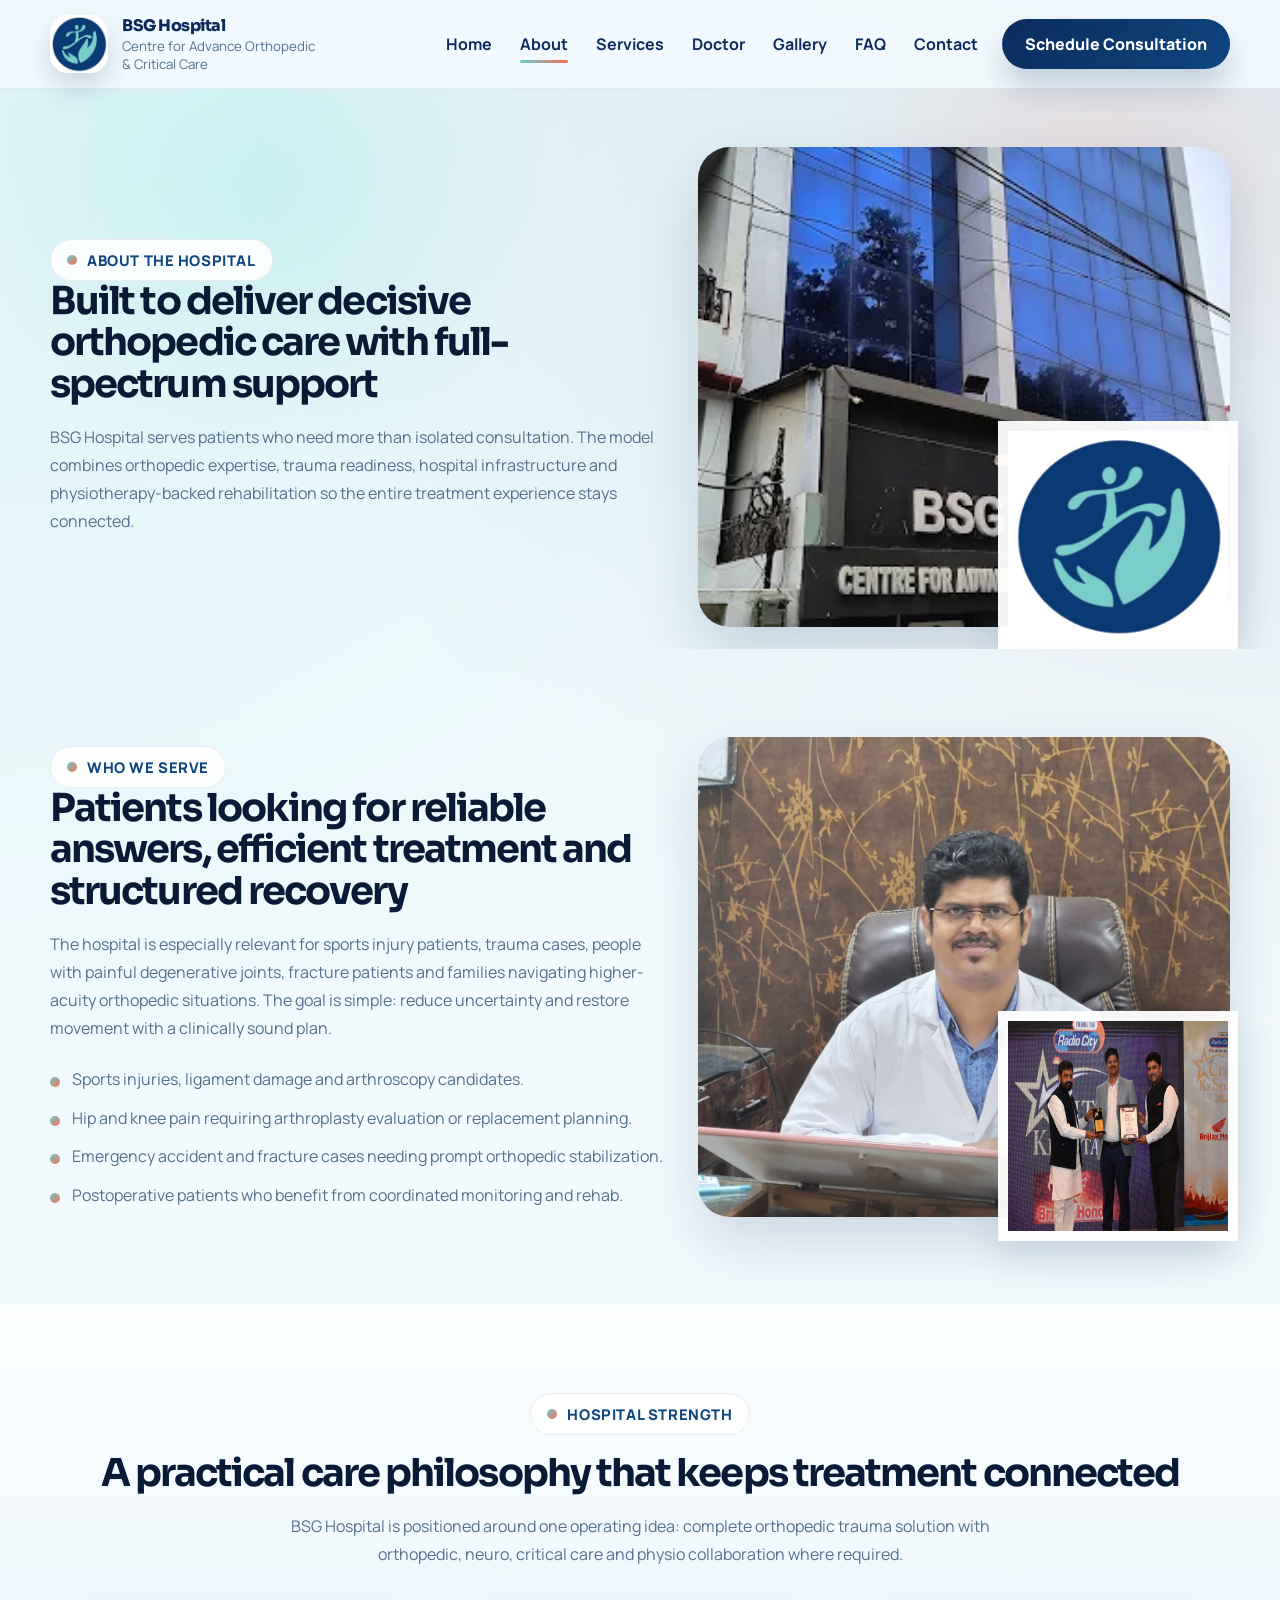
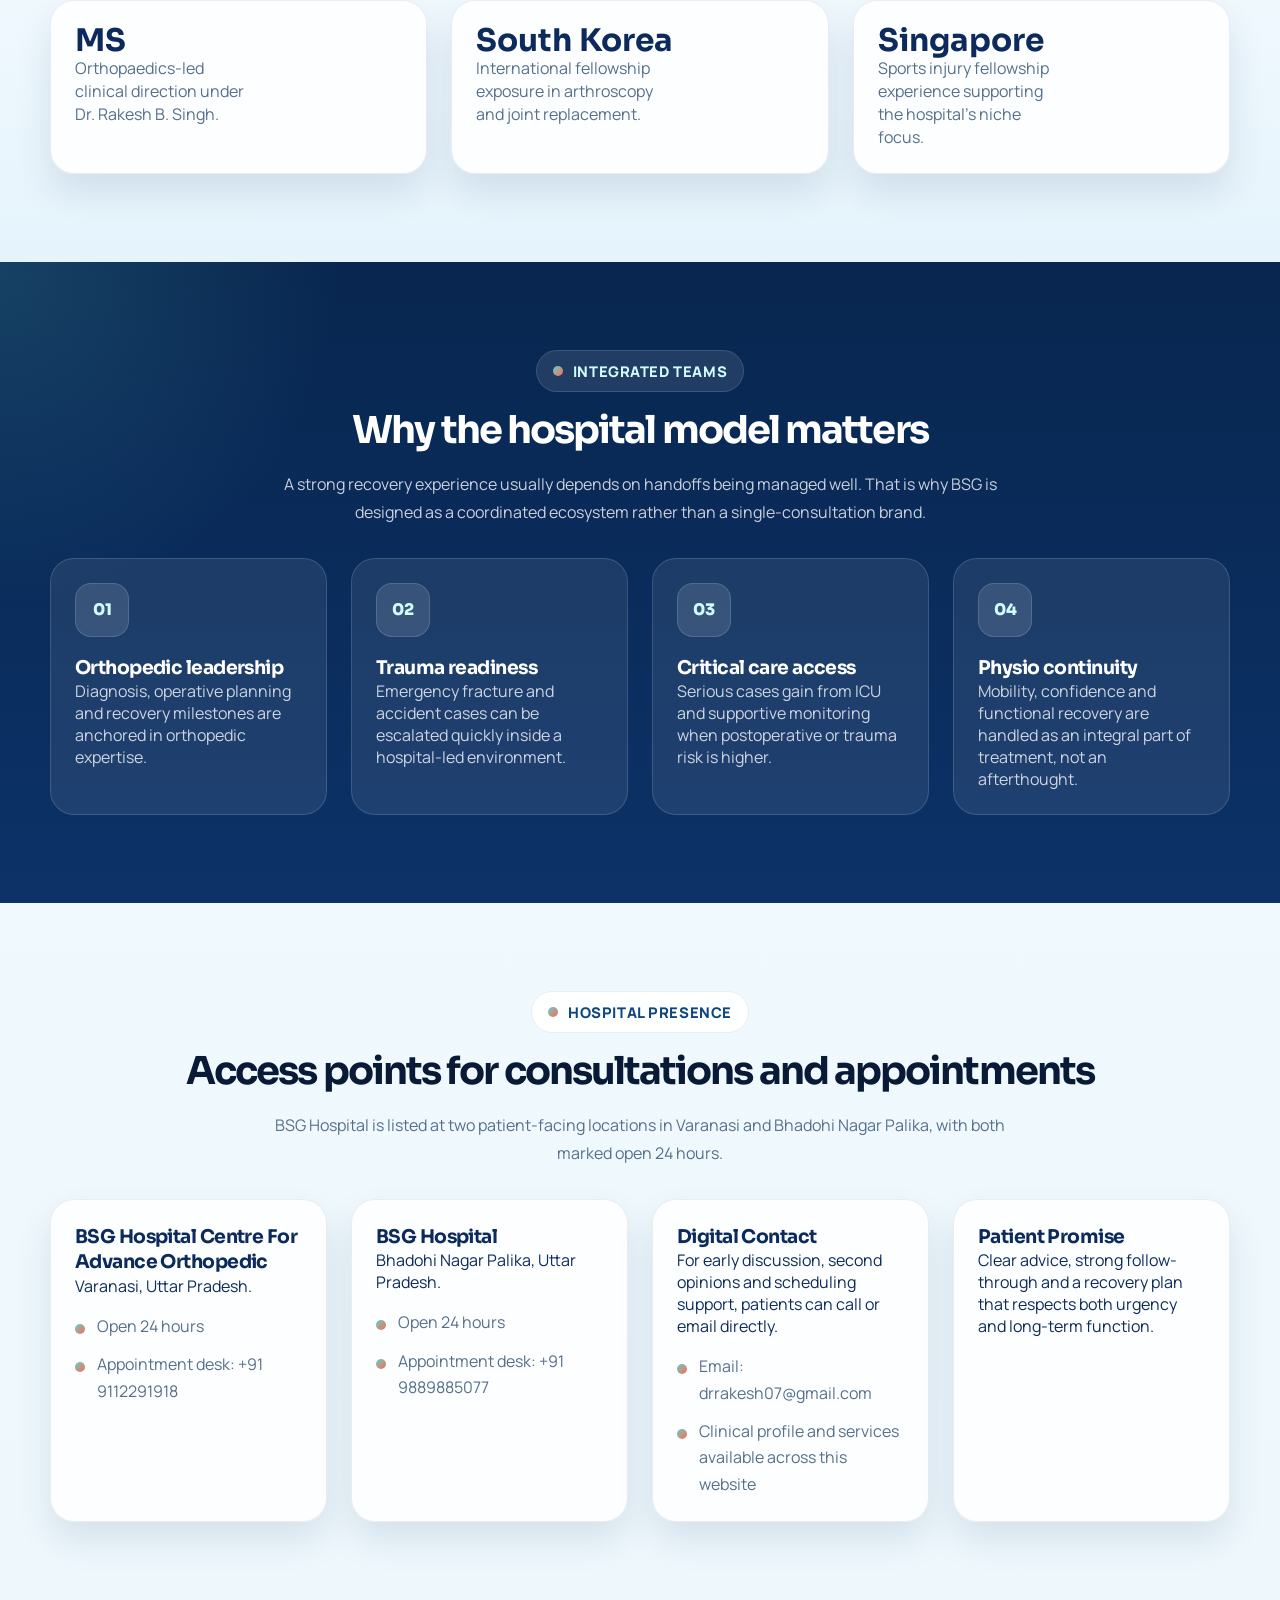
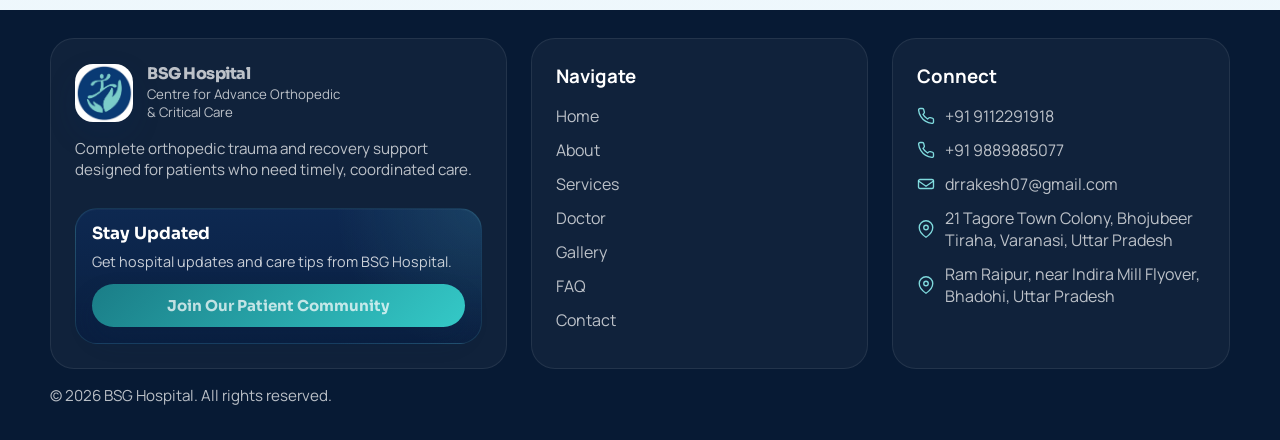
==== about.html @ 3a171273 "initial commit" ====
<!DOCTYPE html>
<html lang="en">
<head>
  <meta charset="UTF-8">
  <meta name="viewport" content="width=device-width, initial-scale=1.0">
  <meta name="description" content="Learn about BSG Hospital, its integrated orthopedic and critical care philosophy, and the care model led by Dr. Rakesh B. Singh.">
  <title>About BSG Hospital</title>
  <link rel="icon" href="assets/img/bsg-local/brand-mark.jpg" type="image/jpeg">
  <link rel="stylesheet" href="assets/css/plugins/fontawesome.css">
  <link rel="stylesheet" href="assets/css/main.css">
  <script src="assets/js/main.js" defer></script>
</head>
<body class="site-body is-loading" data-page="about">
  <div class="site-preloader" data-preloader aria-hidden="true">
    <div class="site-preloader-panel">
      <svg class="site-preloader-svg" viewBox="0 0 780 270" fill="none" xmlns="http://www.w3.org/2000/svg" role="img" aria-label="Loading BSG Orthocare">
        <defs>
          <linearGradient id="loaderGlow" x1="140" y1="50" x2="660" y2="220" gradientUnits="userSpaceOnUse">
            <stop stop-color="#0E467F"/>
            <stop offset="1" stop-color="#34C9C7"/>
          </linearGradient>
          <linearGradient id="loaderAccent" x1="88" y1="62" x2="194" y2="170" gradientUnits="userSpaceOnUse">
            <stop stop-color="#1DD0CA"/>
            <stop offset="1" stop-color="#0E467F"/>
          </linearGradient>
        </defs>
        <g opacity="0.18">
          <circle cx="140" cy="130" r="90" stroke="url(#loaderGlow)" stroke-width="2">
            <animate attributeName="r" values="82;96;82" dur="2.2s" repeatCount="indefinite"/>
            <animate attributeName="opacity" values="0.25;0.5;0.25" dur="2.2s" repeatCount="indefinite"/>
          </circle>
          <circle cx="140" cy="130" r="110" stroke="url(#loaderGlow)" stroke-width="2" stroke-dasharray="14 16">
            <animateTransform attributeName="transform" type="rotate" from="0 140 130" to="360 140 130" dur="8s" repeatCount="indefinite"/>
          </circle>
        </g>
        <rect x="34" y="24" width="712" height="220" rx="40" fill="white" fill-opacity="0.74" stroke="url(#loaderGlow)" stroke-opacity="0.14"/>
        <circle cx="140" cy="130" r="78" fill="url(#loaderAccent)"/>
        <circle cx="140" cy="130" r="66" fill="#163B82"/>
        <image href="assets/img/bsg-local/brand-mark.jpg" x="58" y="48" width="164" height="164" preserveAspectRatio="xMidYMid meet"/>
        <rect x="268" y="73" width="418" height="18" rx="9" fill="url(#loaderGlow)" opacity="0.14"/>
        <rect x="268" y="109" width="338" height="76" rx="24" fill="url(#loaderGlow)" opacity="0.08"/>
        <text x="286" y="88" fill="#13366B" font-family="Sora, Arial, sans-serif" font-size="31" font-weight="700" letter-spacing="0.04em">BSG ORTHOCARE</text>
        <text x="286" y="142" fill="#0E467F" font-family="Sora, Arial, sans-serif" font-size="68" font-weight="800" letter-spacing="-0.05em">Loading</text>
        <text x="286" y="190" fill="#4B6786" font-family="Manrope, Arial, sans-serif" font-size="25" font-weight="600">Orthopaedic &amp; Sports Injury Clinic</text>
        <circle cx="646" cy="142" r="18" fill="#34C9C7" opacity="0.24">
          <animate attributeName="r" values="18;28;18" dur="1.6s" repeatCount="indefinite"/>
          <animate attributeName="opacity" values="0.24;0.06;0.24" dur="1.6s" repeatCount="indefinite"/>
        </circle>
        <circle cx="646" cy="142" r="10" fill="#34C9C7">
          <animate attributeName="cy" values="142;134;142" dur="1.6s" repeatCount="indefinite"/>
        </circle>
      </svg>
      <div class="site-preloader-label">Preparing Your Visit</div>
      <div class="site-preloader-progress"><span></span></div>
    </div>
  </div>
  <header class="site-header">
    <div class="container nav-wrap">
      <a class="brand" href="index.html">
        <img class="brand-mark" src="assets/img/bsg-local/brand-mark.jpg" alt="BSG Hospital logo">
        <span class="brand-copy">
          <strong>BSG Hospital</strong>
          <span>Centre for Advance Orthopedic<br>&amp; Critical Care</span>
        </span>
      </a>
      <button class="nav-toggle" type="button" aria-label="Toggle navigation" aria-expanded="false" data-nav-toggle>
        <i class="fa-solid fa-bars"></i>
      </button>
      <nav class="site-nav" id="siteNav" aria-label="Main navigation">
        <a href="index.html">Home</a>
        <a class="active" href="about.html">About</a>
        <a href="services.html">Services</a>
        <a href="doctor-jyoti-mary.html">Doctor</a>
        <a href="Gallery.html">Gallery</a>
        <a href="faq.html">FAQ</a>
        <a href="contact.html">Contact</a>
      </nav>
      <div class="nav-actions">
        <a class="btn btn-ghost" href="https://drrakeshbs.exlyapp.com/d0840bde-e72e-41d0-b3d3-5908b804f4e7" target="_blank" rel="noopener noreferrer">Schedule Consultation</a>
      </div>
    </div>
  </header>

  <main>
    <section class="page-hero">
      <div class="container split-grid">
        <div class="reveal">
          <span class="page-kicker">About the Hospital</span>
          <h1 class="page-title">Built to deliver decisive orthopedic care with full-spectrum support</h1>
          <p class="section-copy" style="margin-top:18px;">BSG Hospital serves patients who need more than isolated consultation. The model combines orthopedic expertise, trauma readiness, hospital infrastructure and physiotherapy-backed rehabilitation so the entire treatment experience stays connected.</p>
        </div>
        <div class="split-media-stack reveal">
          <img class="primary" src="assets/img/bsg-local/hospital-building.webp" alt="BSG Hospital exterior">
          <img class="secondary" src="assets/img/bsg-local/brand-mark.jpg" alt="BSG Hospital mark">
        </div>
      </div>
    </section>

    <section class="section">
      <div class="container split-grid">
        <div class="reveal">
          <span class="eyebrow">Who We Serve</span>
          <h2 class="section-title">Patients looking for reliable answers, efficient treatment and structured recovery</h2>
          <p class="section-copy" style="margin-top:18px;">The hospital is especially relevant for sports injury patients, trauma cases, people with painful degenerative joints, fracture patients and families navigating higher-acuity orthopedic situations. The goal is simple: reduce uncertainty and restore movement with a clinically sound plan.</p>
          <ul class="detail-list" style="margin-top:24px;">
            <li>Sports injuries, ligament damage and arthroscopy candidates.</li>
            <li>Hip and knee pain requiring arthroplasty evaluation or replacement planning.</li>
            <li>Emergency accident and fracture cases needing prompt orthopedic stabilization.</li>
            <li>Postoperative patients who benefit from coordinated monitoring and rehab.</li>
          </ul>
        </div>
        <div class="split-media-stack reveal">
          <img class="primary doctor-desk-image" src="assets/img/bsg-local/dr-rakesh-desk.png" alt="Dr. Rakesh at BSG Hospital">
          <img class="secondary" src="assets/img/bsg-local/award-present.jpeg" alt="Award recognition">
        </div>
      </div>
    </section>

    <section class="section section-alt">
      <div class="container">
        <div class="section-heading centered reveal">
          <span class="eyebrow">Hospital Strength</span>
          <h2 class="section-title">A practical care philosophy that keeps treatment connected</h2>
          <p class="section-copy">BSG Hospital is positioned around one operating idea: complete orthopedic trauma solution with orthopedic, neuro, critical care and physio collaboration where required.</p>
        </div>
        <div class="metrics-grid">
          <article class="metric-card reveal">
            <strong>MS</strong>
            <span>Orthopaedics-led clinical direction under Dr. Rakesh B. Singh.</span>
          </article>
          <article class="metric-card reveal">
            <strong>South Korea</strong>
            <span>International fellowship exposure in arthroscopy and joint replacement.</span>
          </article>
          <article class="metric-card reveal">
            <strong>Singapore</strong>
            <span>Sports injury fellowship experience supporting the hospital’s niche focus.</span>
          </article>
        </div>
      </div>
    </section>

    <section class="section section-dark">
      <div class="container">
        <div class="section-heading centered reveal">
          <span class="eyebrow">Integrated Teams</span>
          <h2 class="section-title">Why the hospital model matters</h2>
          <p class="section-copy">A strong recovery experience usually depends on handoffs being managed well. That is why BSG is designed as a coordinated ecosystem rather than a single-consultation brand.</p>
        </div>
        <div class="process-grid">
          <article class="process-card reveal">
            <span class="process-index">01</span>
            <h3>Orthopedic leadership</h3>
            <p>Diagnosis, operative planning and recovery milestones are anchored in orthopedic expertise.</p>
          </article>
          <article class="process-card reveal">
            <span class="process-index">02</span>
            <h3>Trauma readiness</h3>
            <p>Emergency fracture and accident cases can be escalated quickly inside a hospital-led environment.</p>
          </article>
          <article class="process-card reveal">
            <span class="process-index">03</span>
            <h3>Critical care access</h3>
            <p>Serious cases gain from ICU and supportive monitoring when postoperative or trauma risk is higher.</p>
          </article>
          <article class="process-card reveal">
            <span class="process-index">04</span>
            <h3>Physio continuity</h3>
            <p>Mobility, confidence and functional recovery are handled as an integral part of treatment, not an afterthought.</p>
          </article>
        </div>
      </div>
    </section>

    <section class="section">
      <div class="container">
        <div class="section-heading centered reveal">
          <span class="eyebrow">Hospital Presence</span>
          <h2 class="section-title">Access points for consultations and appointments</h2>
          <p class="section-copy">BSG Hospital is listed at two patient-facing locations in Varanasi and Bhadohi Nagar Palika, with both marked open 24 hours.</p>
        </div>
        <div class="location-grid">
          <article class="location-card reveal">
            <h3>BSG Hospital Centre For Advance Orthopedic</h3>
            <p>Varanasi, Uttar Pradesh.</p>
            <ul class="detail-list" style="margin-top:16px;">
              <li>Open 24 hours</li>
              <li>Appointment desk: +91 9112291918</li>
            </ul>
          </article>
          <article class="location-card reveal">
            <h3>BSG Hospital</h3>
            <p>Bhadohi Nagar Palika, Uttar Pradesh.</p>
            <ul class="detail-list" style="margin-top:16px;">
              <li>Open 24 hours</li>
              <li>Appointment desk: +91 9889885077</li>
            </ul>
          </article>
          <article class="location-card reveal">
            <h3>Digital Contact</h3>
            <p>For early discussion, second opinions and scheduling support, patients can call or email directly.</p>
            <ul class="detail-list" style="margin-top:16px;">
              <li>Email: drrakesh07@gmail.com</li>
              <li>Clinical profile and services available across this website</li>
            </ul>
          </article>
          <article class="location-card reveal">
            <h3>Patient Promise</h3>
            <p>Clear advice, strong follow-through and a recovery plan that respects both urgency and long-term function.</p>
          </article>
        </div>
      </div>
    </section>
  </main>

  <footer class="footer">
    <div class="container footer-grid">
      <div class="footer-card">
        <a class="brand" href="index.html">
          <img class="brand-mark" src="assets/img/bsg-local/brand-mark.jpg" alt="BSG Hospital logo">
          <span class="brand-copy">
            <strong>BSG Hospital</strong>
            <span>Centre for Advance Orthopedic<br>&amp; Critical Care</span>
          </span>
        </a>
        <p class="footer-note">Complete orthopedic trauma and recovery support designed for patients who need timely, coordinated care.</p>
        <div class="footer-mini-cta">
          <h3 class="footer-mini-cta-title">Stay Updated</h3>
          <p class="footer-mini-cta-text">Get hospital updates and care tips from BSG Hospital.</p>
          <a class="footer-mini-cta-button" href="contact.html">Join Our Patient Community</a>
        </div>
      </div>
      <div class="footer-card">
        <h3>Navigate</h3>
        <div class="footer-links">
          <a href="index.html">Home</a>
          <a href="about.html">About</a>
          <a href="services.html">Services</a>
          <a href="doctor-jyoti-mary.html">Doctor</a>
          <a href="Gallery.html">Gallery</a>
          <a href="faq.html">FAQ</a>
          <a href="contact.html">Contact</a>
        </div>
      </div>
      <div class="footer-card">
        <h3>Connect</h3>
        <div class="footer-links">
          <a class="footer-icon-link" href="tel:+919112291918"><span class="footer-link-icon" aria-hidden="true"><svg viewBox="0 0 24 24" fill="none"><path d="M22 16.92v3a2 2 0 0 1-2.18 2 19.8 19.8 0 0 1-8.63-3.07 19.5 19.5 0 0 1-6-6A19.8 19.8 0 0 1 2.12 4.18 2 2 0 0 1 4.11 2h3a2 2 0 0 1 2 1.72c.12.9.33 1.78.63 2.61a2 2 0 0 1-.45 2.11L8 9.91a16 16 0 0 0 6.09 6.09l1.47-1.29a2 2 0 0 1 2.11-.45c.83.3 1.71.51 2.61.63A2 2 0 0 1 22 16.92Z" stroke-width="1.8" stroke-linecap="round" stroke-linejoin="round"/></svg></span><span>+91 9112291918</span></a>
          <a class="footer-icon-link" href="tel:+919889885077"><span class="footer-link-icon" aria-hidden="true"><svg viewBox="0 0 24 24" fill="none"><path d="M22 16.92v3a2 2 0 0 1-2.18 2 19.8 19.8 0 0 1-8.63-3.07 19.5 19.5 0 0 1-6-6A19.8 19.8 0 0 1 2.12 4.18 2 2 0 0 1 4.11 2h3a2 2 0 0 1 2 1.72c.12.9.33 1.78.63 2.61a2 2 0 0 1-.45 2.11L8 9.91a16 16 0 0 0 6.09 6.09l1.47-1.29a2 2 0 0 1 2.11-.45c.83.3 1.71.51 2.61.63A2 2 0 0 1 22 16.92Z" stroke-width="1.8" stroke-linecap="round" stroke-linejoin="round"/></svg></span><span>+91 9889885077</span></a>
          <a class="footer-icon-link" href="mailto:drrakesh07@gmail.com"><span class="footer-link-icon" aria-hidden="true"><svg viewBox="0 0 24 24" fill="none"><path d="M4 6h16a2 2 0 0 1 2 2v8a2 2 0 0 1-2 2H4a2 2 0 0 1-2-2V8a2 2 0 0 1 2-2Z" stroke-width="1.8" stroke-linecap="round" stroke-linejoin="round"/><path d="m22 8-10 7L2 8" stroke-width="1.8" stroke-linecap="round" stroke-linejoin="round"/></svg></span><span>drrakesh07@gmail.com</span></a>
          <a class="footer-icon-link" href="https://www.google.com/maps/search/?api=1&amp;query=BSG+HOSPITAL+Centre+For+Advance+Orthopedic,+Varanasi,+Uttar+Pradesh" target="_blank" rel="noopener"><span class="footer-link-icon" aria-hidden="true"><svg viewBox="0 0 24 24" fill="none"><path d="M21 10c0 7-9 13-9 13S3 17 3 10a9 9 0 1 1 18 0Z" stroke-width="1.8" stroke-linecap="round" stroke-linejoin="round"/><circle cx="12" cy="10" r="3" stroke-width="1.8"/></svg></span><span>21 Tagore Town Colony, Bhojubeer Tiraha, Varanasi, Uttar Pradesh</span></a>
          <a class="footer-icon-link" href="https://www.google.com/maps/search/?api=1&amp;query=BSG+Hospital,+Bhadohi+Nagar+Palika,+Uttar+Pradesh" target="_blank" rel="noopener"><span class="footer-link-icon" aria-hidden="true"><svg viewBox="0 0 24 24" fill="none"><path d="M21 10c0 7-9 13-9 13S3 17 3 10a9 9 0 1 1 18 0Z" stroke-width="1.8" stroke-linecap="round" stroke-linejoin="round"/><circle cx="12" cy="10" r="3" stroke-width="1.8"/></svg></span><span>Ram Raipur, near Indira Mill Flyover, Bhadohi, Uttar Pradesh</span></a>
        </div>
      </div>
    </div>
    <div class="container">
      <p class="footer-note">© <span data-year></span> BSG Hospital. All rights reserved.</p>
    </div>
  </footer>
</body>
</html>
---- assets/css/main.css ----
@import url("https://fonts.googleapis.com/css2?family=Manrope:wght@400;500;600;700;800&family=Sora:wght@400;500;600;700;800&display=swap");

:root {
  --bg: #f4fbff;
  --surface: #ffffff;
  --surface-soft: #eaf6ff;
  --surface-strong: #d5ecfb;
  --ink: #0c2b5c;
  --ink-strong: #081a35;
  --muted: #55708c;
  --accent: #63cfd0;
  --accent-strong: #27b4b6;
  --accent-deep: #0e467f;
  --signal: #ff6c4c;
  --line: rgba(12, 43, 92, 0.12);
  --shadow-lg: 0 28px 60px rgba(12, 43, 92, 0.16);
  --shadow-md: 0 18px 36px rgba(12, 43, 92, 0.11);
  --radius-xl: 32px;
  --radius-lg: 24px;
  --radius-md: 18px;
  --radius-sm: 14px;
  --container: 1180px;
}

*,
*::before,
*::after {
  box-sizing: border-box;
}

html {
  scroll-behavior: smooth;
}

body {
  margin: 0;
  font-family: "Manrope", sans-serif;
  color: var(--ink);
  background:
    radial-gradient(circle at top left, rgba(99, 207, 208, 0.18), transparent 32%),
    radial-gradient(circle at top right, rgba(12, 43, 92, 0.1), transparent 28%),
    linear-gradient(180deg, #f6fcff 0%, #edf7fc 100%);
}

body.is-loading {
  overflow: hidden;
}

body.menu-open {
  overflow: hidden;
}

img {
  display: block;
  max-width: 100%;
}

a {
  color: inherit;
  text-decoration: none;
}

button,
input,
textarea {
  font: inherit;
}

p,
h1,
h2,
h3,
h4,
h5,
h6 {
  margin: 0;
}

ul {
  list-style: none;
  margin: 0;
  padding: 0;
}

.container {
  width: min(var(--container), calc(100% - 40px));
  margin: 0 auto;
}

.site-preloader {
  position: fixed;
  inset: 0;
  z-index: 9999;
  display: flex;
  align-items: center;
  justify-content: center;
  padding: 24px;
  background:
    radial-gradient(circle at top left, rgba(99, 207, 208, 0.22), transparent 26%),
    radial-gradient(circle at bottom right, rgba(20, 78, 142, 0.18), transparent 24%),
    linear-gradient(180deg, #f8fcff 0%, #eef6fc 100%);
  transition: opacity 0.45s ease, visibility 0.45s ease;
}

.site-preloader.is-hidden {
  opacity: 0;
  visibility: hidden;
  pointer-events: none;
}

.site-preloader-panel {
  display: flex;
  flex-direction: column;
  align-items: center;
  gap: 18px;
}

.site-preloader-svg {
  width: min(540px, 88vw);
  height: auto;
  filter: drop-shadow(0 24px 48px rgba(12, 43, 92, 0.16));
}

.site-preloader-label {
  font-family: "Sora", sans-serif;
  font-size: 0.92rem;
  font-weight: 700;
  letter-spacing: 0.28em;
  text-transform: uppercase;
  color: rgba(12, 43, 92, 0.72);
}

.site-preloader-progress {
  width: min(220px, 54vw);
  height: 6px;
  overflow: hidden;
  border-radius: 999px;
  background: rgba(12, 43, 92, 0.08);
}

.site-preloader-progress span {
  display: block;
  width: 50%;
  height: 100%;
  border-radius: inherit;
  background: linear-gradient(90deg, var(--accent), var(--ink));
  animation: loaderBar 1.35s ease-in-out infinite;
}

@keyframes loaderBar {
  0% {
    transform: translateX(-120%);
  }
  50% {
    transform: translateX(90%);
  }
  100% {
    transform: translateX(230%);
  }
}

.topbar {
  background: linear-gradient(90deg, var(--ink-strong), var(--accent-deep));
  color: #fff;
  font-size: 0.94rem;
}

.topbar-inner {
  min-height: 48px;
  display: flex;
  align-items: center;
  justify-content: space-between;
  gap: 18px;
}

.topbar-inner strong {
  color: #8ef2f2;
}

.site-header {
  position: sticky;
  top: 0;
  z-index: 40;
  backdrop-filter: blur(18px);
  background: rgba(244, 251, 255, 0.86);
  border-bottom: 1px solid rgba(12, 43, 92, 0.08);
}

.nav-wrap {
  min-height: 88px;
  display: flex;
  align-items: center;
  gap: 24px;
}

.brand {
  display: flex;
  align-items: center;
  gap: 14px;
  min-width: 0;
}

.brand-mark {
  width: 58px;
  height: 58px;
  border-radius: 18px;
  object-fit: cover;
  box-shadow: 0 12px 28px rgba(12, 43, 92, 0.18);
}

.brand-copy {
  display: flex;
  flex-direction: column;
  gap: 2px;
}

.brand-copy strong {
  font-family: "Sora", sans-serif;
  font-size: 1rem;
  font-weight: 800;
  letter-spacing: -0.03em;
}

.brand-copy span {
  max-width: 330px;
  color: var(--muted);
  font-size: 0.83rem;
  line-height: 1.35;
}

.site-nav {
  margin-left: auto;
  display: flex;
  align-items: center;
  gap: 28px;
}

.site-nav a {
  position: relative;
  font-weight: 700;
  color: var(--ink);
}

.site-nav a::after {
  content: "";
  position: absolute;
  left: 0;
  bottom: -8px;
  width: 100%;
  height: 3px;
  border-radius: 999px;
  background: linear-gradient(90deg, var(--accent), var(--signal));
  transform: scaleX(0);
  transform-origin: left;
  transition: transform 0.25s ease;
}

.site-nav a:hover::after,
.site-nav a.active::after {
  transform: scaleX(1);
}

.nav-actions {
  display: flex;
  align-items: center;
  gap: 12px;
}

.nav-actions .btn-ghost {
  color: #fff;
  background: linear-gradient(135deg, var(--ink), var(--accent-deep));
  border-color: transparent;
  box-shadow: 0 18px 30px rgba(12, 43, 92, 0.2);
}

.nav-actions .btn-ghost:hover {
  color: #fff;
}

.nav-toggle {
  display: none;
  width: 48px;
  height: 48px;
  border: 0;
  border-radius: 16px;
  background: linear-gradient(135deg, var(--ink), var(--accent-deep));
  color: #fff;
  box-shadow: var(--shadow-md);
}

.btn {
  display: inline-flex;
  align-items: center;
  justify-content: center;
  gap: 10px;
  min-height: 50px;
  padding: 0 22px;
  border-radius: 999px;
  border: 1px solid transparent;
  font-weight: 800;
  transition: transform 0.25s ease, box-shadow 0.25s ease, background 0.25s ease, color 0.25s ease;
}

.btn:hover {
  transform: translateY(-2px);
}

.btn-primary {
  color: #fff;
  background: linear-gradient(135deg, var(--ink), var(--accent-deep));
  box-shadow: 0 18px 30px rgba(12, 43, 92, 0.2);
}

.btn-secondary {
  color: var(--ink-strong);
  background: linear-gradient(135deg, #aef5f5, #dffefe);
  border-color: rgba(39, 180, 182, 0.16);
}

.btn-ghost {
  color: var(--ink);
  background: rgba(255, 255, 255, 0.72);
  border-color: rgba(12, 43, 92, 0.12);
}

.hero,
.page-hero {
  position: relative;
  overflow: hidden;
}

.hero::before,
.page-hero::before {
  content: "";
  position: absolute;
  inset: 0;
  background:
    radial-gradient(circle at 20% 18%, rgba(99, 207, 208, 0.18), transparent 26%),
    radial-gradient(circle at 85% 18%, rgba(255, 108, 76, 0.12), transparent 22%);
  pointer-events: none;
}

.hero {
  padding: 72px 0 40px;
}

.page-hero {
  padding: 58px 0 22px;
}

.hero-grid,
.split-grid,
.contact-grid,
.footer-grid,
.location-grid,
.cards,
.process-grid,
.metrics-grid,
.gallery-grid,
.quote-grid,
.timeline-grid,
.feature-grid {
  display: grid;
  gap: 24px;
}

.hero-grid,
.split-grid {
  grid-template-columns: 1.08fr 0.92fr;
  align-items: center;
}

.page-kicker,
.eyebrow {
  display: inline-flex;
  align-items: center;
  gap: 10px;
  padding: 10px 16px;
  border-radius: 999px;
  background: rgba(255, 255, 255, 0.88);
  border: 1px solid rgba(12, 43, 92, 0.08);
  color: var(--accent-deep);
  font-size: 0.92rem;
  font-weight: 800;
  letter-spacing: 0.04em;
  text-transform: uppercase;
}

.page-kicker::before,
.eyebrow::before {
  content: "";
  width: 10px;
  height: 10px;
  border-radius: 999px;
  background: linear-gradient(135deg, var(--accent), var(--signal));
}

.hero-title,
.page-title,
.section-title,
.cta-title {
  font-family: "Sora", sans-serif;
  letter-spacing: -0.05em;
  color: var(--ink-strong);
}

.hero-title {
  margin-top: 18px;
  font-size: clamp(2.8rem, 4vw, 4.8rem);
  line-height: 1.02;
}

.hero-title span {
  display: block;
  margin-top: 14px;
  font-size: clamp(1.15rem, 1.75vw, 1.5rem);
  line-height: 1.45;
  letter-spacing: -0.02em;
  color: var(--muted);
  font-family: "Manrope", sans-serif;
  font-weight: 700;
}

.page-title,
.section-title,
.cta-title {
  font-size: clamp(2rem, 3vw, 3.2rem);
  line-height: 1.08;
}

.hero-text,
.section-copy,
.section-lead,
.card p,
.contact-card p,
.footer-copy,
.faq-answer,
.list-copy {
  color: var(--muted);
  line-height: 1.75;
}

.hero-copy,
.hero-visual,
.section-heading,
.card,
.gallery-card,
.contact-card,
.footer-card,
.process-card,
.timeline-item,
.metric-card,
.location-card,
.faq-item {
  position: relative;
  z-index: 1;
}

.pill-row,
.hero-actions,
.section-actions,
.button-row,
.detail-list,
.stat-row {
  display: flex;
  flex-wrap: wrap;
  gap: 12px;
}

.pill {
  padding: 10px 14px;
  border-radius: 999px;
  background: rgba(255, 255, 255, 0.82);
  border: 1px solid rgba(12, 43, 92, 0.1);
  font-weight: 700;
  color: var(--ink);
}

.hero-actions {
  margin: 30px 0 32px;
}

.hero-stats,
.metrics-grid,
.feature-grid,
.cards,
.process-grid,
.quote-grid {
  grid-template-columns: repeat(3, minmax(0, 1fr));
}

.hero-stats {
  display: grid;
  gap: 18px;
}

.stat-card {
  position: relative;
  overflow: hidden;
  padding: 22px 22px 20px;
  border-radius: 28px;
  background:
    linear-gradient(180deg, rgba(255, 255, 255, 0.96), rgba(244, 251, 255, 0.94));
}

.stat-card::before {
  content: "";
  position: absolute;
  top: 0;
  left: 0;
  width: 100%;
  height: 6px;
  background: linear-gradient(90deg, var(--accent), var(--signal));
}

.stat-card,
.metric-card,
.card,
.process-card,
.contact-card,
.faq-item,
.location-card,
.footer-card {
  padding: 24px;
  border-radius: var(--radius-lg);
  background: rgba(255, 255, 255, 0.86);
  border: 1px solid rgba(12, 43, 92, 0.08);
  box-shadow: var(--shadow-md);
}

.stat-card strong,
.metric-card strong {
  display: block;
  font-size: 1.95rem;
  font-family: "Sora", sans-serif;
  line-height: 1;
}

.stat-kicker {
  display: inline-flex;
  margin-bottom: 12px;
  padding: 7px 12px;
  border-radius: 999px;
  background: rgba(12, 43, 92, 0.06);
  color: var(--accent-deep);
  font-style: normal;
  font-size: 0.74rem;
  font-weight: 800;
  letter-spacing: 0.08em;
  text-transform: uppercase;
}

.stat-number {
  margin-bottom: 10px;
  font-size: clamp(2.05rem, 3vw, 3rem);
  line-height: 0.95;
  letter-spacing: -0.05em;
  color: var(--ink-strong);
}

.stat-copy,
.metric-card span {
  display: block;
  color: var(--muted);
  line-height: 1.45;
  font-size: 1rem;
  max-width: 18ch;
}

.stat-card:nth-child(2)::before {
  background: linear-gradient(90deg, var(--ink), var(--accent));
}

.stat-card:nth-child(3)::before {
  background: linear-gradient(90deg, var(--signal), var(--accent));
}

.hero-visual {
  min-height: 540px;
  display: grid;
  align-content: start;
  gap: 18px;
}

.visual-frame {
  position: relative;
  overflow: hidden;
  border-radius: 34px;
  background: linear-gradient(180deg, rgba(12, 43, 92, 0.16), rgba(99, 207, 208, 0.12));
  box-shadow: var(--shadow-lg);
}

.visual-frame::after {
  content: "";
  position: absolute;
  inset: 18px;
  border: 1px solid rgba(255, 255, 255, 0.35);
  border-radius: 28px;
  pointer-events: none;
}

.hero-main-image {
  width: 100%;
  height: 540px;
  object-fit: cover;
  object-position: center top;
}

.floating-card {
  padding: 18px 20px;
  border-radius: 22px;
  background: rgba(8, 26, 53, 0.88);
  color: #fff;
  box-shadow: 0 24px 42px rgba(8, 26, 53, 0.28);
}

.floating-card strong,
.visual-card strong {
  display: block;
  font-size: 1.1rem;
  font-family: "Sora", sans-serif;
}

.floating-card span,
.visual-card span {
  display: block;
  margin-top: 6px;
  color: rgba(255, 255, 255, 0.78);
  line-height: 1.55;
  font-size: 0.95rem;
}

.hero-visual-meta {
  display: grid;
  grid-template-columns: minmax(0, 1.2fr) minmax(220px, 0.9fr);
  gap: 18px;
  align-items: start;
}

.floating-card.top,
.floating-card.bottom,
.visual-card {
  width: 100%;
}

.floating-card.bottom {
  background: linear-gradient(135deg, var(--signal), #ff8d72);
}

.visual-card {
  padding: 18px 20px;
  border-radius: 22px;
  background: rgba(255, 255, 255, 0.92);
  border: 1px solid rgba(12, 43, 92, 0.08);
  box-shadow: var(--shadow-md);
}

.visual-card span {
  color: var(--muted);
}

.section {
  padding: 88px 0;
}

.section-alt {
  background: linear-gradient(180deg, rgba(255, 255, 255, 0.74), rgba(213, 236, 251, 0.45));
}

.section-dark {
  background:
    radial-gradient(circle at top left, rgba(99, 207, 208, 0.16), transparent 24%),
    linear-gradient(180deg, #08264f 0%, #0c3268 100%);
  color: #fff;
}

.section-dark .eyebrow,
.section-dark .page-kicker {
  background: rgba(255, 255, 255, 0.1);
  color: #d2fdfe;
  border-color: rgba(255, 255, 255, 0.12);
}

.section-dark .section-title,
.section-dark .card h3,
.section-dark .process-card h3,
.section-dark .location-card h3,
.section-dark .cta-title {
  color: #fff;
}

.section-dark .section-copy,
.section-dark .card p,
.section-dark .process-card p,
.section-dark .location-card p {
  color: rgba(255, 255, 255, 0.78);
}

.section-heading {
  display: flex;
  flex-direction: column;
  gap: 18px;
  margin-bottom: 32px;
}

.section-heading.centered {
  align-items: center;
  text-align: center;
}

.section-heading.centered .section-copy {
  max-width: 760px;
}

.card h3,
.process-card h3,
.contact-card h3,
.location-card h3,
.faq-question,
.timeline-item h3 {
  font-family: "Sora", sans-serif;
  font-size: 1.18rem;
  line-height: 1.35;
  letter-spacing: -0.03em;
}

.card-media,
.split-media img,
.gallery-card img,
.location-card img,
.timeline-item img {
  width: 100%;
  border-radius: 22px;
  object-fit: cover;
}

.card-media {
  height: 220px;
  margin-bottom: 18px;
}

.arthroplasty-card-media {
  object-position: center 32%;
}

.card {
  display: flex;
  flex-direction: column;
  gap: 16px;
}

.card ul,
.list-grid ul,
.info-list,
.detail-list {
  display: grid;
  gap: 12px;
}

.card li,
.list-grid li,
.info-list li,
.detail-list li {
  position: relative;
  padding-left: 22px;
  color: var(--muted);
  line-height: 1.65;
}

.card li::before,
.list-grid li::before,
.info-list li::before,
.detail-list li::before {
  content: "";
  position: absolute;
  left: 0;
  top: 11px;
  width: 10px;
  height: 10px;
  border-radius: 999px;
  background: linear-gradient(135deg, var(--accent), var(--signal));
}

.section-dark .card,
.section-dark .process-card,
.section-dark .location-card {
  background: rgba(255, 255, 255, 0.08);
  border-color: rgba(255, 255, 255, 0.14);
  box-shadow: none;
}

.badge-row {
  display: flex;
  flex-wrap: wrap;
  gap: 12px;
}

.badge {
  padding: 10px 14px;
  border-radius: 14px;
  background: rgba(99, 207, 208, 0.12);
  border: 1px solid rgba(39, 180, 182, 0.16);
  color: var(--accent-deep);
  font-weight: 800;
}

.split-media-stack {
  position: relative;
  min-height: 480px;
}

.split-media-stack .primary {
  width: 100%;
  height: 480px;
  object-fit: cover;
  border-radius: 32px;
  box-shadow: var(--shadow-lg);
}

.split-media-stack .primary.doctor-desk-image {
  object-position: center top;
}

.page-hero .split-media-stack .primary {
  object-position: center center;
}

.page-hero .split-media-stack .primary.doctor-portrait-image {
  object-fit: contain;
  object-position: center bottom;
  padding: 12px 0 0;
  background: linear-gradient(180deg, rgba(12, 43, 92, 0.06), rgba(12, 43, 92, 0.02));
}

.split-media-stack .secondary {
  position: absolute;
  right: -8px;
  bottom: -24px;
  width: 240px;
  height: 230px;
  border: 10px solid rgba(255, 255, 255, 0.95);
  box-shadow: var(--shadow-md);
}

.contact-hero-grid {
  align-items: center;
}

.contact-hero-media {
  display: flex;
  justify-content: center;
}

.contact-hero-frame {
  position: relative;
  width: min(100%, 430px);
  padding: 18px;
  border-radius: 36px;
  background: linear-gradient(180deg, rgba(255, 255, 255, 0.9), rgba(213, 236, 251, 0.72));
  border: 1px solid rgba(12, 43, 92, 0.08);
  box-shadow: var(--shadow-lg);
}

.contact-hero-image {
  position: relative;
  z-index: 1;
  width: 100%;
  height: 560px;
  object-fit: cover;
  object-position: center top;
  border-radius: 28px;
}

.process-grid,
.quote-grid,
.location-grid {
  grid-template-columns: repeat(4, minmax(0, 1fr));
}

.process-card {
  min-height: 220px;
}

.process-index {
  display: inline-flex;
  align-items: center;
  justify-content: center;
  width: 54px;
  height: 54px;
  border-radius: 16px;
  margin-bottom: 18px;
  background: linear-gradient(135deg, rgba(99, 207, 208, 0.22), rgba(12, 43, 92, 0.12));
  border: 1px solid rgba(12, 43, 92, 0.1);
  color: var(--accent-deep);
  font-family: "Sora", sans-serif;
  font-weight: 800;
}

.section-dark .process-index {
  background: rgba(255, 255, 255, 0.12);
  border-color: rgba(255, 255, 255, 0.14);
  color: #d2fdfe;
}

.timeline-grid {
  grid-template-columns: repeat(2, minmax(0, 1fr));
}

.timeline-item {
  padding: 24px;
  border-radius: var(--radius-lg);
  background: rgba(255, 255, 255, 0.86);
  border: 1px solid rgba(12, 43, 92, 0.08);
  box-shadow: var(--shadow-md);
}

.timeline-item .year {
  display: inline-flex;
  margin-bottom: 12px;
  padding: 8px 14px;
  border-radius: 999px;
  background: rgba(12, 43, 92, 0.08);
  color: var(--accent-deep);
  font-weight: 800;
}

.gallery-grid {
  grid-template-columns: repeat(3, minmax(0, 1fr));
}

.gallery-card {
  overflow: hidden;
  background: rgba(255, 255, 255, 0.92);
  border-radius: 26px;
  border: 1px solid rgba(12, 43, 92, 0.08);
  box-shadow: var(--shadow-md);
}

.gallery-card img {
  height: 280px;
}

.gallery-card.tall img {
  height: 420px;
}

.gallery-card.wide {
  grid-column: span 2;
}

.gallery-card.wide img {
  height: 360px;
}

.gallery-caption {
  padding: 18px 20px 20px;
}

.gallery-caption strong {
  display: block;
  font-family: "Sora", sans-serif;
  font-size: 1rem;
}

.gallery-caption span {
  display: block;
  margin-top: 8px;
  color: var(--muted);
  line-height: 1.65;
}

.quote-grid .card {
  min-height: 100%;
}

.quote-mark {
  font-size: 2rem;
  color: var(--accent);
}

.faq-list {
  display: grid;
  gap: 16px;
}

.faq-item {
  padding: 0;
  overflow: hidden;
}

.faq-question {
  width: 100%;
  display: flex;
  align-items: center;
  justify-content: space-between;
  gap: 18px;
  padding: 22px 24px;
  border: 0;
  background: transparent;
  color: var(--ink-strong);
  text-align: left;
  cursor: pointer;
}

.faq-question i {
  transition: transform 0.25s ease;
}

.faq-item.open .faq-question i {
  transform: rotate(180deg);
}

.faq-answer {
  max-height: 0;
  overflow: hidden;
  padding: 0 24px;
  transition: max-height 0.3s ease, padding 0.3s ease;
}

.faq-item.open .faq-answer {
  max-height: 220px;
  padding: 0 24px 24px;
}

.contact-grid {
  grid-template-columns: 0.95fr 1.05fr;
}

.contact-card strong,
.location-card strong {
  font-size: 1rem;
  color: var(--ink-strong);
}

.contact-card .info-list li {
  padding-left: 30px;
}

.contact-card .info-list li::before {
  top: 6px;
  width: auto;
  height: auto;
  background: transparent;
}

.contact-card .info-list i {
  position: absolute;
  left: 0;
  top: 4px;
  color: var(--accent-deep);
}

.cta-band {
  padding: 34px;
  border-radius: 34px;
  background:
    radial-gradient(circle at top right, rgba(99, 207, 208, 0.2), transparent 30%),
    linear-gradient(135deg, #0b2d60, #144e8e);
  color: #fff;
  box-shadow: var(--shadow-lg);
}

.cta-band .cta-title {
  color: #ffffff;
}

.cta-band p {
  max-width: 760px;
  margin-top: 14px;
  color: rgba(255, 255, 255, 0.92);
  line-height: 1.7;
}

.footer {
  padding: 28px 0 34px;
  background: #071a34;
  color: #fff;
}

.footer-grid {
  grid-template-columns: 1.15fr 0.85fr 0.85fr;
  align-items: stretch;
}

.footer-card {
  height: 100%;
  display: flex;
  flex-direction: column;
  background: rgba(255, 255, 255, 0.04);
  border-color: rgba(255, 255, 255, 0.08);
  box-shadow: none;
}

.footer .brand-copy span,
.footer-copy,
.footer-card a,
.footer-note {
  color: rgba(255, 255, 255, 0.72);
}

.footer-note {
  margin-top: 16px;
  font-size: 0.95rem;
}

.footer-mini-cta {
  margin-top: auto;
  margin-block-start: 28px;
  padding: 16px;
  border-radius: 22px;
  background:
    radial-gradient(circle at top right, rgba(99, 207, 208, 0.14), transparent 34%),
    linear-gradient(180deg, rgba(14, 41, 82, 0.96), rgba(10, 31, 64, 0.98));
  border: 1px solid rgba(99, 207, 208, 0.14);
  box-shadow: inset 0 1px 0 rgba(255, 255, 255, 0.03);
}

.footer-mini-cta-title {
  margin: 0;
  color: #fff;
  font-family: "Sora", sans-serif;
  font-size: 1.05rem;
  line-height: 1.1;
}

.footer-mini-cta-text {
  margin: 8px 0 0;
  color: rgba(255, 255, 255, 0.78);
  font-size: 0.9rem;
  line-height: 1.45;
}

.footer-mini-cta-button {
  margin-top: 12px;
  display: inline-flex;
  align-items: center;
  justify-content: center;
  width: 100%;
  padding: 12px 16px;
  border-radius: 999px;
  background: linear-gradient(135deg, #1a7d87, #34c9c7);
  color: #041a2f;
  font-family: "Sora", sans-serif;
  font-size: 0.94rem;
  font-weight: 700;
  text-align: center;
  box-shadow: 0 12px 24px rgba(8, 39, 70, 0.24);
  transition: transform 0.2s ease, box-shadow 0.2s ease, filter 0.2s ease;
}

.footer-mini-cta-button:hover {
  color: #041a2f;
  transform: translateY(-1px);
  box-shadow: 0 16px 28px rgba(8, 39, 70, 0.3);
  filter: brightness(1.03);
}

.footer-links {
  display: grid;
  gap: 12px;
}

.footer-card .footer-links {
  margin-top: 16px;
}

.footer-icon-link {
  display: inline-flex;
  align-items: center;
  gap: 10px;
}

.footer-link-icon {
  width: 18px;
  height: 18px;
  display: inline-flex;
  align-items: center;
  justify-content: center;
  flex: 0 0 18px;
  color: rgba(142, 242, 242, 0.88);
}

.footer-link-icon svg {
  width: 18px;
  height: 18px;
  stroke: currentColor;
}

.footer-links a:hover,
.contact-link:hover {
  color: #8ef2f2;
}

.reveal {
  opacity: 0;
  transform: translateY(32px);
  transition: opacity 0.7s ease, transform 0.7s ease;
}

.reveal.is-visible {
  opacity: 1;
  transform: translateY(0);
}

.floating {
  animation: floaty 5.4s ease-in-out infinite;
}

@keyframes floaty {
  0%,
  100% {
    transform: translateY(0);
  }
  50% {
    transform: translateY(-10px);
  }
}

@media (max-width: 1100px) {
  .site-nav {
    gap: 20px;
  }

  .hero-grid,
  .split-grid,
  .contact-grid,
  .footer-grid,
  .location-grid,
  .process-grid {
    grid-template-columns: 1fr;
  }

  .hero-visual,
  .split-media-stack {
    min-height: auto;
  }

  .hero-main-image,
  .split-media-stack .primary {
    height: 480px;
  }

  .contact-hero-image {
    height: 500px;
  }

  .hero-visual-meta {
    grid-template-columns: 1fr;
  }

  .hero-stats,
  .metrics-grid,
  .feature-grid,
  .cards,
  .quote-grid,
  .timeline-grid {
    grid-template-columns: repeat(2, minmax(0, 1fr));
  }
}

@media (max-width: 900px) {
  .topbar-inner {
    padding: 10px 0;
    flex-direction: column;
    align-items: flex-start;
  }

  .nav-wrap {
    min-height: 78px;
  }

  .nav-toggle {
    display: inline-flex;
    align-items: center;
    justify-content: center;
    margin-left: auto;
  }

  .nav-actions {
    display: none;
  }

  .site-nav {
    position: fixed;
    inset: 136px 20px auto;
    flex-direction: column;
    align-items: flex-start;
    gap: 18px;
    padding: 24px;
    border-radius: 28px;
    background: rgba(255, 255, 255, 0.98);
    border: 1px solid rgba(12, 43, 92, 0.1);
    box-shadow: var(--shadow-lg);
    opacity: 0;
    pointer-events: none;
    transform: translateY(-12px);
    transition: opacity 0.25s ease, transform 0.25s ease;
  }

  body.menu-open .site-nav {
    opacity: 1;
    pointer-events: auto;
    transform: translateY(0);
  }

  .brand-copy span {
    max-width: 230px;
  }

  .hero,
  .section {
    padding: 72px 0;
  }

  .gallery-grid {
    grid-template-columns: repeat(2, minmax(0, 1fr));
  }

}

@media (max-width: 640px) {
  .container {
    width: min(var(--container), calc(100% - 24px));
  }

  .site-preloader-svg {
    width: min(420px, 92vw);
  }

  .hero-title {
    font-size: 2.55rem;
  }

  .page-title,
  .section-title,
  .cta-title {
    font-size: 1.9rem;
  }

  .brand-mark {
    width: 52px;
    height: 52px;
  }

  .brand-copy strong {
    font-size: 0.92rem;
  }

  .brand-copy span {
    font-size: 0.75rem;
  }

  .hero-main-image,
  .split-media-stack .primary {
    height: 390px;
  }

  .split-media-stack .secondary {
    position: static;
    width: 100%;
    margin-top: 16px;
  }

  .hero-stats,
  .metrics-grid,
  .feature-grid,
  .cards,
  .process-grid,
  .quote-grid,
  .timeline-grid,
  .gallery-grid {
    grid-template-columns: 1fr;
  }

  .gallery-card.wide {
    grid-column: auto;
  }

  .contact-hero-frame {
    width: 100%;
    padding: 14px;
  }

  .contact-hero-image {
    height: 420px;
  }

  .gallery-card img,
  .gallery-card.tall img,
  .gallery-card.wide img {
    height: 260px;
  }

  .cta-band,
  .stat-card,
  .metric-card,
  .card,
  .process-card,
  .contact-card,
  .location-card,
  .timeline-item {
    padding: 20px;
  }
}
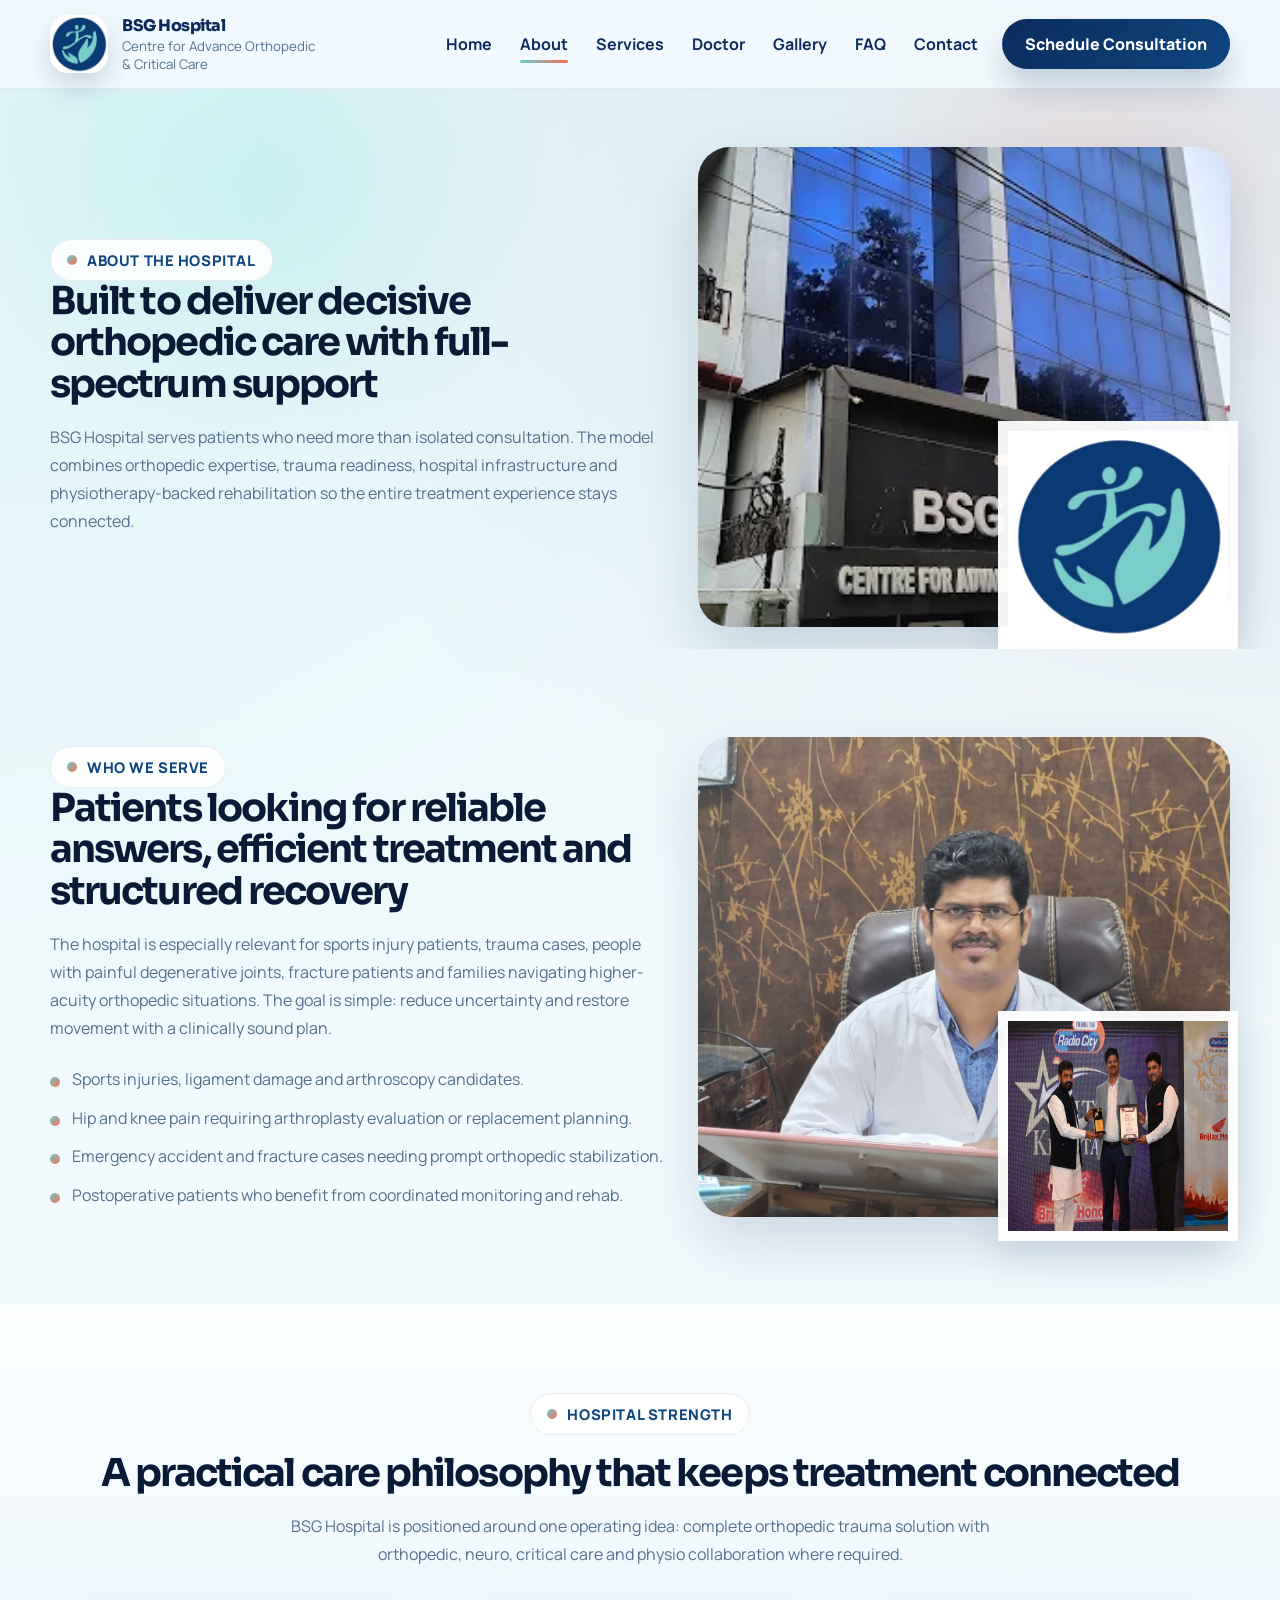
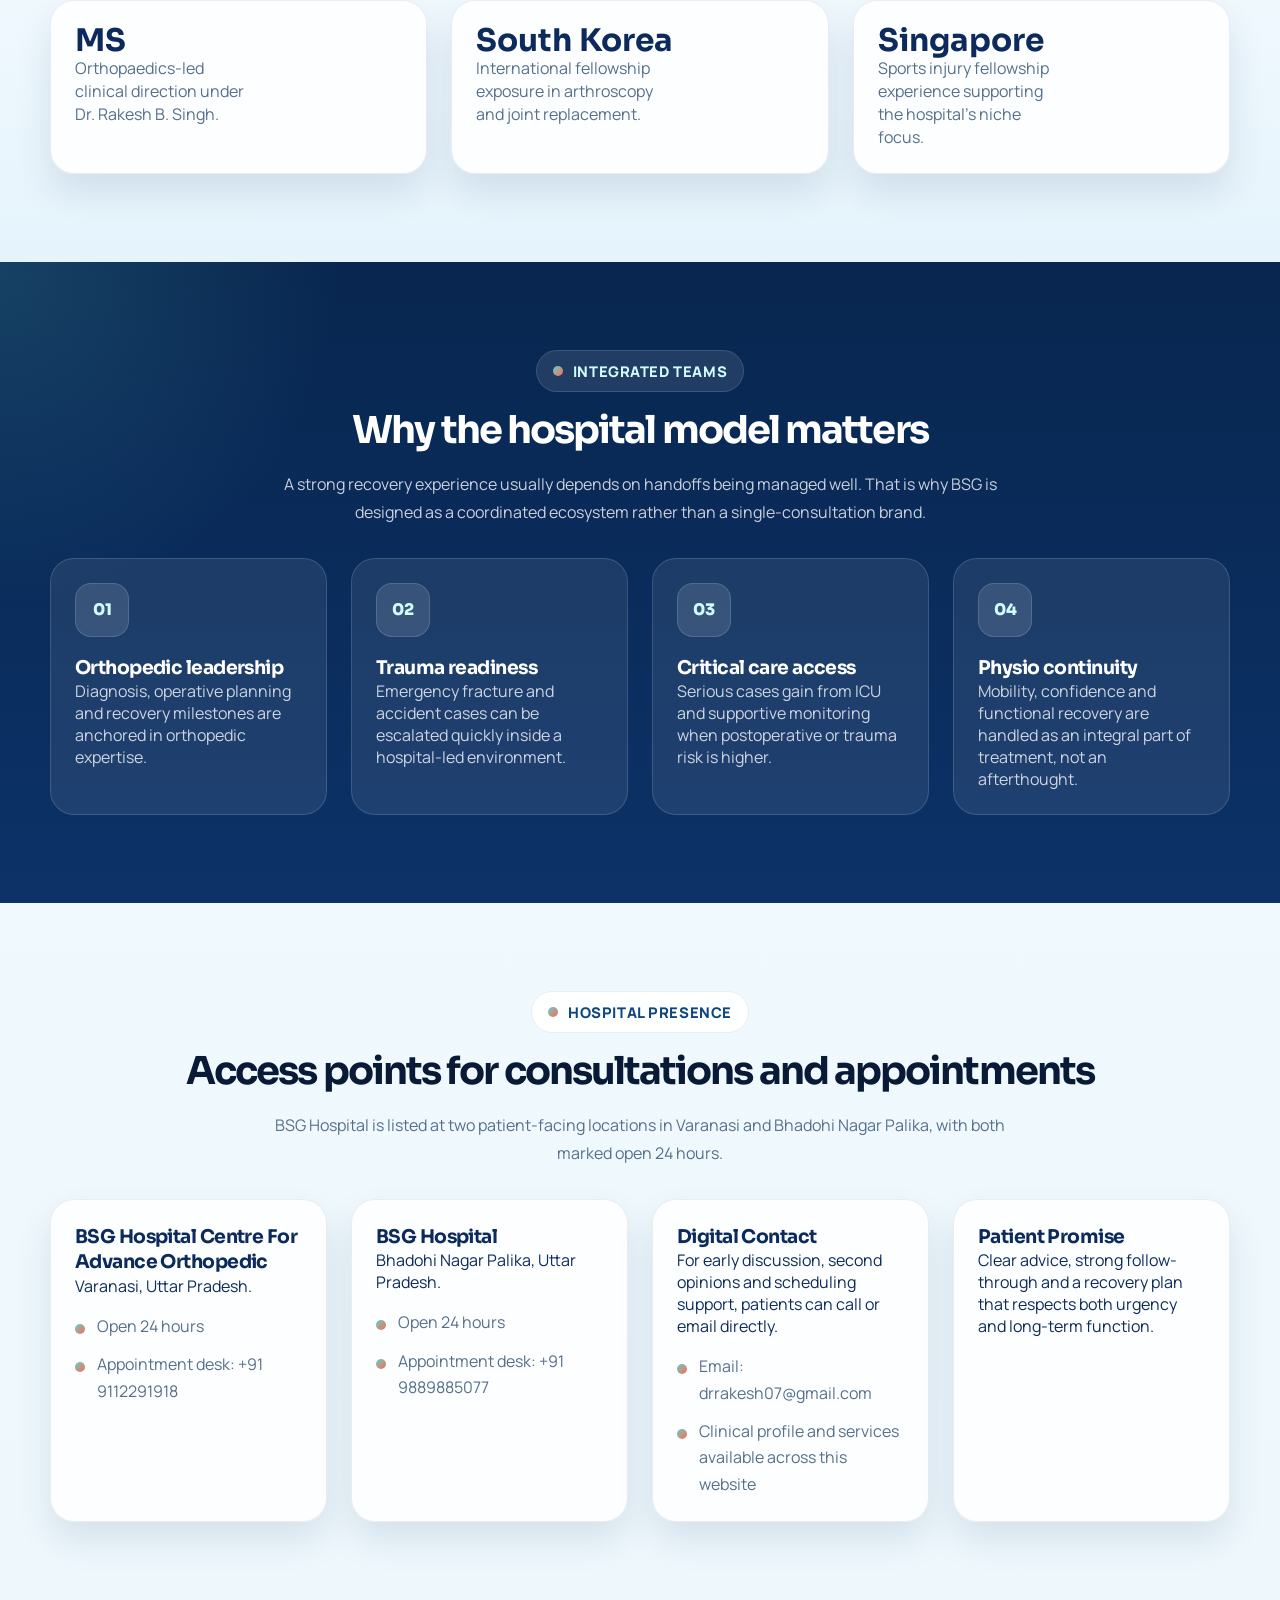
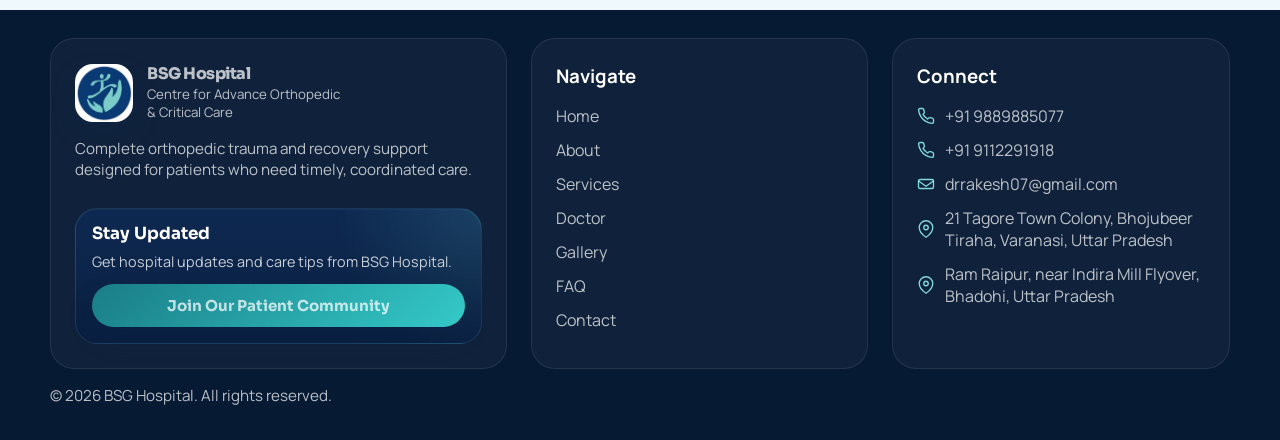
==== commit cc36030a: "commit" ====
--- a/about.html
+++ b/about.html
@@ -245,8 +245,8 @@
       <div class="footer-card">
         <h3>Connect</h3>
         <div class="footer-links">
+          <a class="footer-icon-link" href="tel:+919889885077"><span class="footer-link-icon" aria-hidden="true"><svg viewBox="0 0 24 24" fill="none"><path d="M22 16.92v3a2 2 0 0 1-2.18 2 19.8 19.8 0 0 1-8.63-3.07 19.5 19.5 0 0 1-6-6A19.8 19.8 0 0 1 2.12 4.18 2 2 0 0 1 4.11 2h3a2 2 0 0 1 2 1.72c.12.9.33 1.78.63 2.61a2 2 0 0 1-.45 2.11L8 9.91a16 16 0 0 0 6.09 6.09l1.47-1.29a2 2 0 0 1 2.11-.45c.83.3 1.71.51 2.61.63A2 2 0 0 1 22 16.92Z" stroke-width="1.8" stroke-linecap="round" stroke-linejoin="round"/></svg></span><span>+91 9889885077</span></a>
           <a class="footer-icon-link" href="tel:+919112291918"><span class="footer-link-icon" aria-hidden="true"><svg viewBox="0 0 24 24" fill="none"><path d="M22 16.92v3a2 2 0 0 1-2.18 2 19.8 19.8 0 0 1-8.63-3.07 19.5 19.5 0 0 1-6-6A19.8 19.8 0 0 1 2.12 4.18 2 2 0 0 1 4.11 2h3a2 2 0 0 1 2 1.72c.12.9.33 1.78.63 2.61a2 2 0 0 1-.45 2.11L8 9.91a16 16 0 0 0 6.09 6.09l1.47-1.29a2 2 0 0 1 2.11-.45c.83.3 1.71.51 2.61.63A2 2 0 0 1 22 16.92Z" stroke-width="1.8" stroke-linecap="round" stroke-linejoin="round"/></svg></span><span>+91 9112291918</span></a>
-          <a class="footer-icon-link" href="tel:+919889885077"><span class="footer-link-icon" aria-hidden="true"><svg viewBox="0 0 24 24" fill="none"><path d="M22 16.92v3a2 2 0 0 1-2.18 2 19.8 19.8 0 0 1-8.63-3.07 19.5 19.5 0 0 1-6-6A19.8 19.8 0 0 1 2.12 4.18 2 2 0 0 1 4.11 2h3a2 2 0 0 1 2 1.72c.12.9.33 1.78.63 2.61a2 2 0 0 1-.45 2.11L8 9.91a16 16 0 0 0 6.09 6.09l1.47-1.29a2 2 0 0 1 2.11-.45c.83.3 1.71.51 2.61.63A2 2 0 0 1 22 16.92Z" stroke-width="1.8" stroke-linecap="round" stroke-linejoin="round"/></svg></span><span>+91 9889885077</span></a>
           <a class="footer-icon-link" href="mailto:drrakesh07@gmail.com"><span class="footer-link-icon" aria-hidden="true"><svg viewBox="0 0 24 24" fill="none"><path d="M4 6h16a2 2 0 0 1 2 2v8a2 2 0 0 1-2 2H4a2 2 0 0 1-2-2V8a2 2 0 0 1 2-2Z" stroke-width="1.8" stroke-linecap="round" stroke-linejoin="round"/><path d="m22 8-10 7L2 8" stroke-width="1.8" stroke-linecap="round" stroke-linejoin="round"/></svg></span><span>drrakesh07@gmail.com</span></a>
           <a class="footer-icon-link" href="https://www.google.com/maps/search/?api=1&amp;query=BSG+HOSPITAL+Centre+For+Advance+Orthopedic,+Varanasi,+Uttar+Pradesh" target="_blank" rel="noopener"><span class="footer-link-icon" aria-hidden="true"><svg viewBox="0 0 24 24" fill="none"><path d="M21 10c0 7-9 13-9 13S3 17 3 10a9 9 0 1 1 18 0Z" stroke-width="1.8" stroke-linecap="round" stroke-linejoin="round"/><circle cx="12" cy="10" r="3" stroke-width="1.8"/></svg></span><span>21 Tagore Town Colony, Bhojubeer Tiraha, Varanasi, Uttar Pradesh</span></a>
           <a class="footer-icon-link" href="https://www.google.com/maps/search/?api=1&amp;query=BSG+Hospital,+Bhadohi+Nagar+Palika,+Uttar+Pradesh" target="_blank" rel="noopener"><span class="footer-link-icon" aria-hidden="true"><svg viewBox="0 0 24 24" fill="none"><path d="M21 10c0 7-9 13-9 13S3 17 3 10a9 9 0 1 1 18 0Z" stroke-width="1.8" stroke-linecap="round" stroke-linejoin="round"/><circle cx="12" cy="10" r="3" stroke-width="1.8"/></svg></span><span>Ram Raipur, near Indira Mill Flyover, Bhadohi, Uttar Pradesh</span></a>
--- a/assets/css/main.css
+++ b/assets/css/main.css
@@ -1050,6 +1050,46 @@
   color: var(--accent-deep);
 }
 
+.map-card {
+  display: flex;
+  flex-direction: column;
+  gap: 18px;
+}
+
+.map-frame {
+  overflow: hidden;
+  border-radius: var(--radius-md);
+  border: 1px solid var(--line);
+  aspect-ratio: 16 / 10;
+  background: var(--surface-soft);
+}
+
+.map-frame iframe {
+  display: block;
+  width: 100%;
+  height: 100%;
+  border: 0;
+}
+
+.map-actions {
+  display: flex;
+  flex-wrap: wrap;
+  gap: 12px;
+  margin-top: auto;
+}
+
+.btn-whatsapp {
+  color: #fff;
+  background: linear-gradient(135deg, #1faa53, #25d366);
+  box-shadow: 0 14px 26px rgba(37, 211, 102, 0.22);
+}
+
+@media (max-width: 640px) {
+  .map-actions .btn {
+    flex: 1 1 100%;
+  }
+}
+
 .cta-band {
   padding: 34px;
   border-radius: 34px;
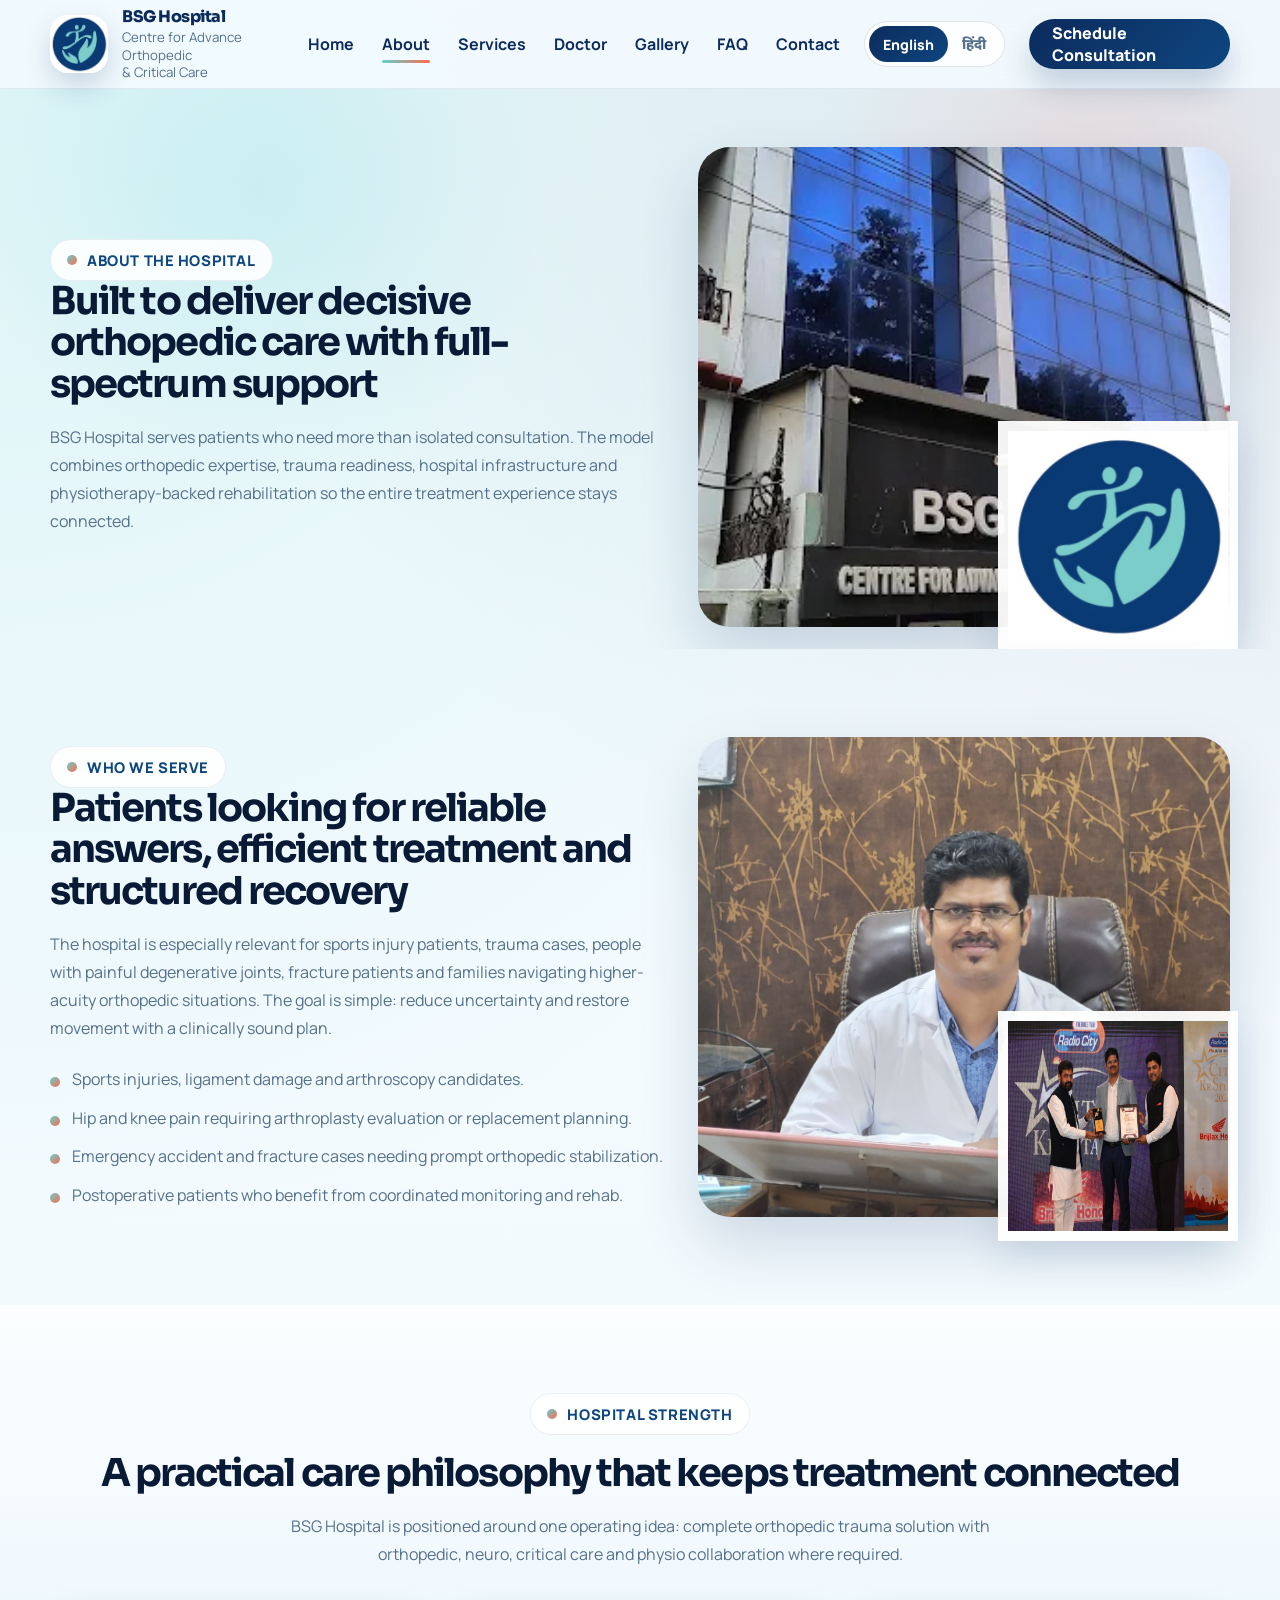
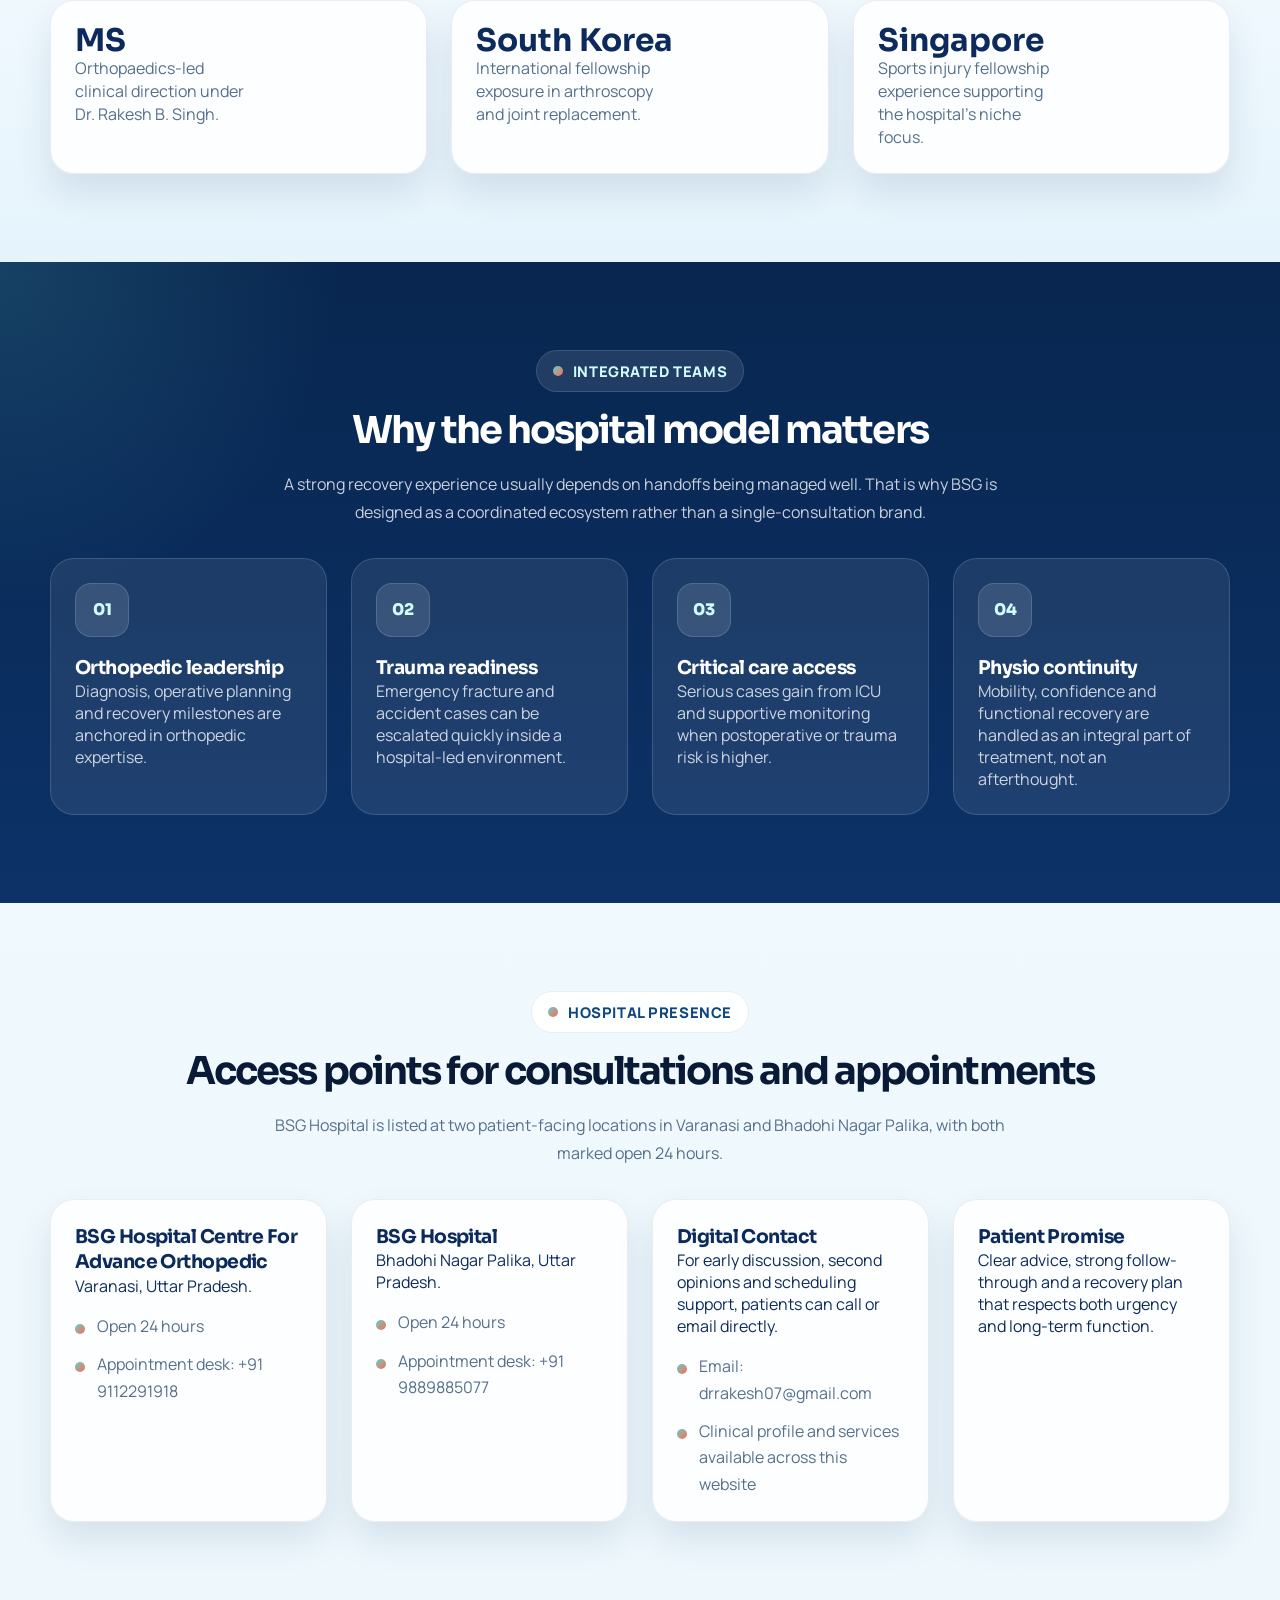
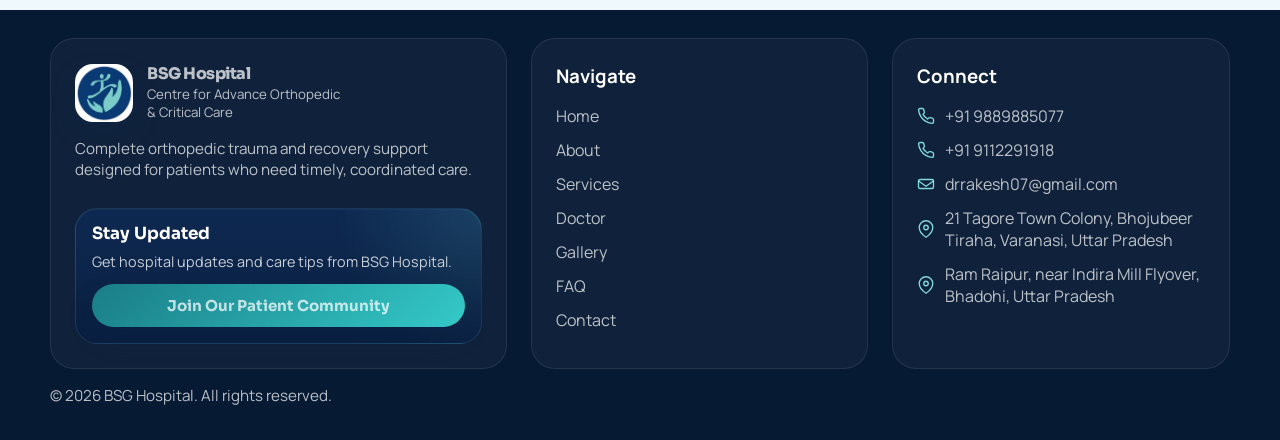
==== commit 0c179308: "commit" ====
--- a/about.html
+++ b/about.html
@@ -8,6 +8,8 @@
   <link rel="icon" href="assets/img/bsg-local/brand-mark.jpg" type="image/jpeg">
   <link rel="stylesheet" href="assets/css/plugins/fontawesome.css">
   <link rel="stylesheet" href="assets/css/main.css">
+  <script src="assets/js/i18n-hi.js" defer></script>
+  <script src="assets/js/i18n.js" defer></script>
   <script src="assets/js/main.js" defer></script>
 </head>
 <body class="site-body is-loading" data-page="about">
@@ -75,6 +77,11 @@
         <a href="faq.html">FAQ</a>
         <a href="contact.html">Contact</a>
       </nav>
+
+      <div class="lang-switch" role="group" aria-label="Language">
+        <button type="button" data-lang="en" aria-pressed="true"><span class="lang-full">English</span><span class="lang-short">EN</span></button>
+        <button type="button" data-lang="hi" aria-pressed="false" lang="hi"><span class="lang-full">हिंदी</span><span class="lang-short">हिं</span></button>
+      </div>
       <div class="nav-actions">
         <a class="btn btn-ghost" href="https://drrakeshbs.exlyapp.com/d0840bde-e72e-41d0-b3d3-5908b804f4e7" target="_blank" rel="noopener noreferrer">Schedule Consultation</a>
       </div>
--- a/assets/css/main.css
+++ b/assets/css/main.css
@@ -1,4 +1,4 @@
-@import url("https://fonts.googleapis.com/css2?family=Manrope:wght@400;500;600;700;800&family=Sora:wght@400;500;600;700;800&display=swap");
+@import url("https://fonts.googleapis.com/css2?family=Manrope:wght@400;500;600;700;800&family=Sora:wght@400;500;600;700;800&family=Noto+Sans+Devanagari:wght@400;500;600;700;800&display=swap");
 
 :root {
   --bg: #f4fbff;
@@ -34,7 +34,7 @@
 
 body {
   margin: 0;
-  font-family: "Manrope", sans-serif;
+  font-family: "Manrope", "Noto Sans Devanagari", sans-serif;
   color: var(--ink);
   background:
     radial-gradient(circle at top left, rgba(99, 207, 208, 0.18), transparent 32%),
@@ -122,7 +122,7 @@
 }
 
 .site-preloader-label {
-  font-family: "Sora", sans-serif;
+  font-family: "Sora", "Noto Sans Devanagari", sans-serif;
   font-size: 0.92rem;
   font-weight: 700;
   letter-spacing: 0.28em;
@@ -215,7 +215,7 @@
 }
 
 .brand-copy strong {
-  font-family: "Sora", sans-serif;
+  font-family: "Sora", "Noto Sans Devanagari", sans-serif;
   font-size: 1rem;
   font-weight: 800;
   letter-spacing: -0.03em;
@@ -399,7 +399,7 @@
 .page-title,
 .section-title,
 .cta-title {
-  font-family: "Sora", sans-serif;
+  font-family: "Sora", "Noto Sans Devanagari", sans-serif;
   letter-spacing: -0.05em;
   color: var(--ink-strong);
 }
@@ -417,7 +417,7 @@
   line-height: 1.45;
   letter-spacing: -0.02em;
   color: var(--muted);
-  font-family: "Manrope", sans-serif;
+  font-family: "Manrope", "Noto Sans Devanagari", sans-serif;
   font-weight: 700;
 }
 
@@ -532,7 +532,7 @@
 .metric-card strong {
   display: block;
   font-size: 1.95rem;
-  font-family: "Sora", sans-serif;
+  font-family: "Sora", "Noto Sans Devanagari", sans-serif;
   line-height: 1;
 }
 
@@ -618,7 +618,7 @@
 .visual-card strong {
   display: block;
   font-size: 1.1rem;
-  font-family: "Sora", sans-serif;
+  font-family: "Sora", "Noto Sans Devanagari", sans-serif;
 }
 
 .floating-card span,
@@ -718,7 +718,7 @@
 .location-card h3,
 .faq-question,
 .timeline-item h3 {
-  font-family: "Sora", sans-serif;
+  font-family: "Sora", "Noto Sans Devanagari", sans-serif;
   font-size: 1.18rem;
   line-height: 1.35;
   letter-spacing: -0.03em;
@@ -892,7 +892,7 @@
   background: linear-gradient(135deg, rgba(99, 207, 208, 0.22), rgba(12, 43, 92, 0.12));
   border: 1px solid rgba(12, 43, 92, 0.1);
   color: var(--accent-deep);
-  font-family: "Sora", sans-serif;
+  font-family: "Sora", "Noto Sans Devanagari", sans-serif;
   font-weight: 800;
 }
 
@@ -958,7 +958,7 @@
 
 .gallery-caption strong {
   display: block;
-  font-family: "Sora", sans-serif;
+  font-family: "Sora", "Noto Sans Devanagari", sans-serif;
   font-size: 1rem;
 }
 
@@ -1158,7 +1158,7 @@
 .footer-mini-cta-title {
   margin: 0;
   color: #fff;
-  font-family: "Sora", sans-serif;
+  font-family: "Sora", "Noto Sans Devanagari", sans-serif;
   font-size: 1.05rem;
   line-height: 1.1;
 }
@@ -1180,7 +1180,7 @@
   border-radius: 999px;
   background: linear-gradient(135deg, #1a7d87, #34c9c7);
   color: #041a2f;
-  font-family: "Sora", sans-serif;
+  font-family: "Sora", "Noto Sans Devanagari", sans-serif;
   font-size: 0.94rem;
   font-weight: 700;
   text-align: center;
@@ -1442,3 +1442,68 @@
     padding: 20px;
   }
 }
+
+/* Language switch (English | हिंदी) */
+.lang-switch {
+  display: inline-flex;
+  align-items: center;
+  flex-shrink: 0;
+  padding: 4px;
+  border-radius: 999px;
+  background: rgba(255, 255, 255, 0.8);
+  border: 1px solid var(--line);
+}
+
+.lang-switch button {
+  min-height: 36px;
+  padding: 0 14px;
+  border: 0;
+  border-radius: 999px;
+  background: transparent;
+  color: var(--muted);
+  font: inherit;
+  font-size: 0.88rem;
+  font-weight: 800;
+  cursor: pointer;
+  transition: background 0.2s ease, color 0.2s ease;
+}
+
+.lang-switch button[aria-pressed="true"] {
+  color: #fff;
+  background: linear-gradient(135deg, var(--ink), var(--accent-deep));
+}
+
+.lang-switch .lang-short {
+  display: none;
+}
+
+@media (max-width: 900px) {
+  .lang-switch {
+    order: 2;
+    margin-left: auto;
+  }
+
+  .nav-toggle {
+    order: 3;
+    margin-left: 0;
+  }
+}
+
+@media (max-width: 640px) {
+  .nav-wrap {
+    gap: 12px;
+  }
+
+  .lang-switch button {
+    min-height: 32px;
+    padding: 0 10px;
+  }
+
+  .lang-switch .lang-full {
+    display: none;
+  }
+
+  .lang-switch .lang-short {
+    display: inline;
+  }
+}
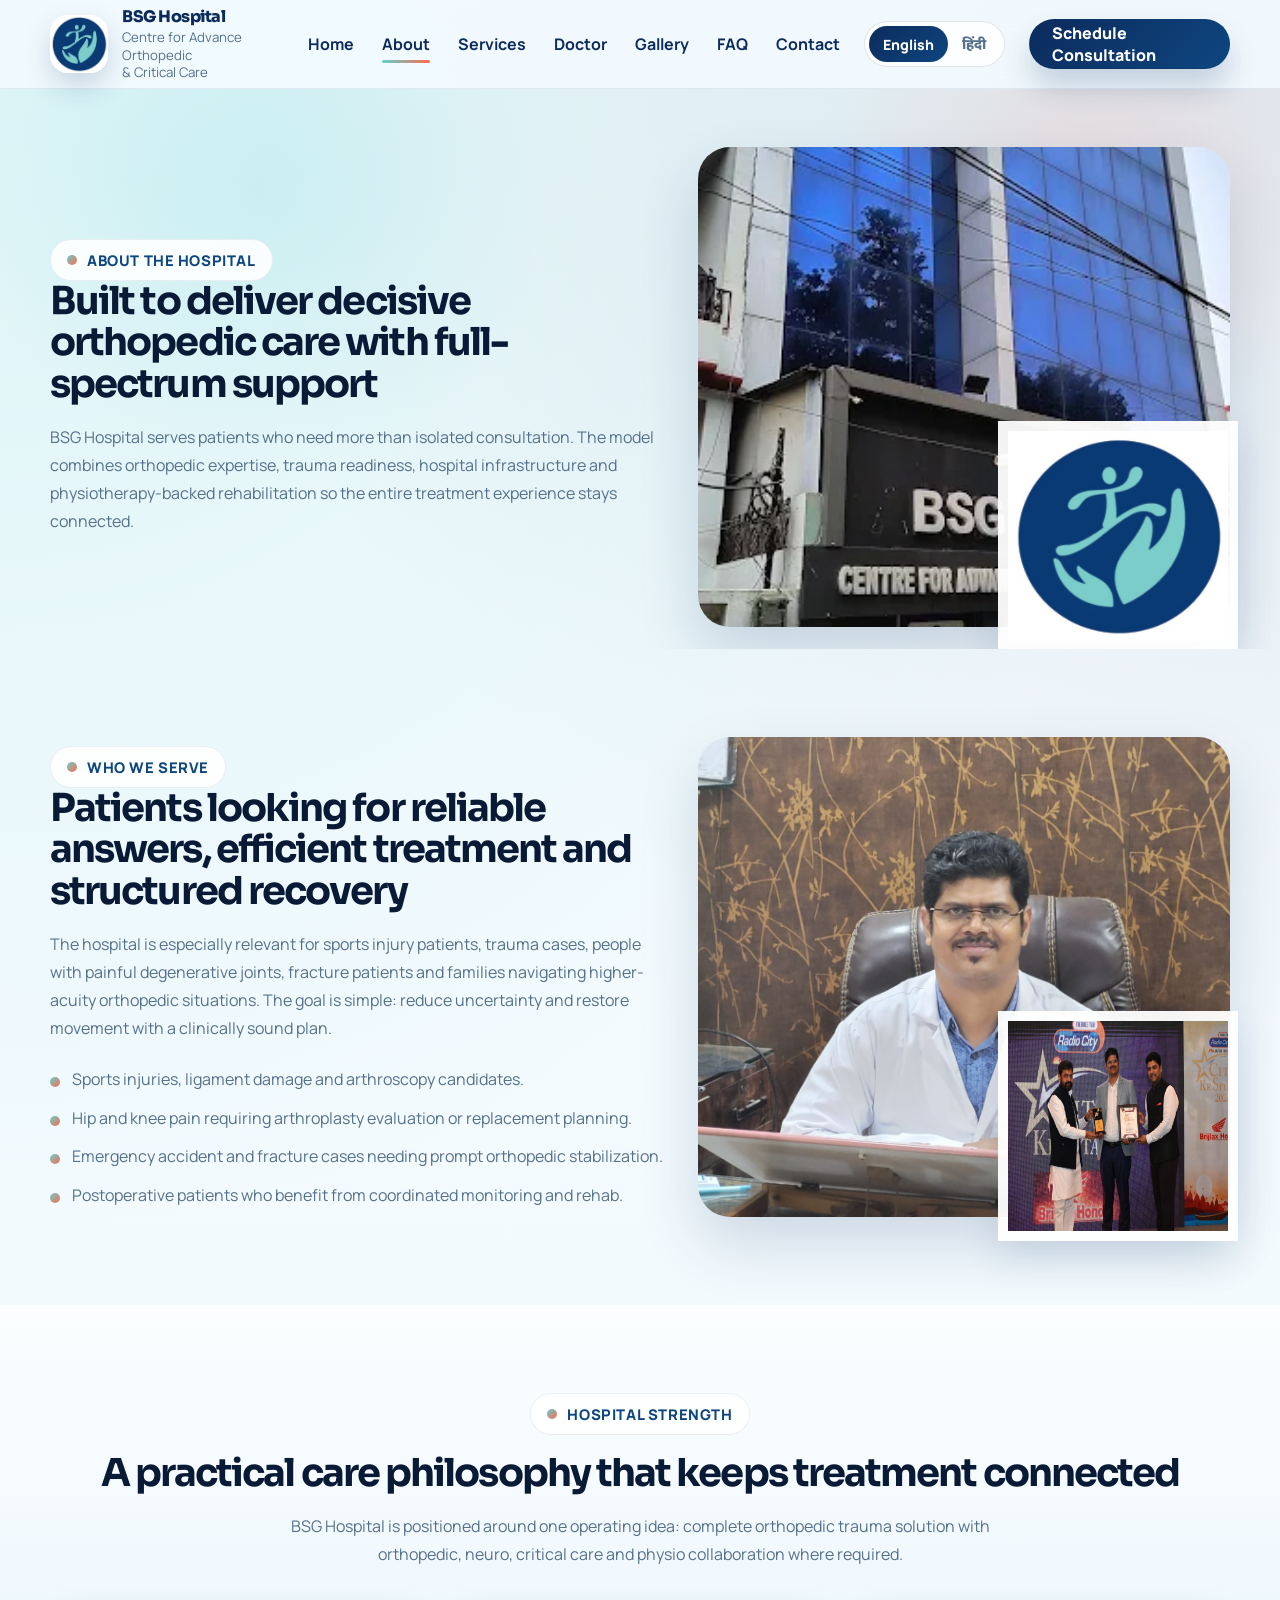
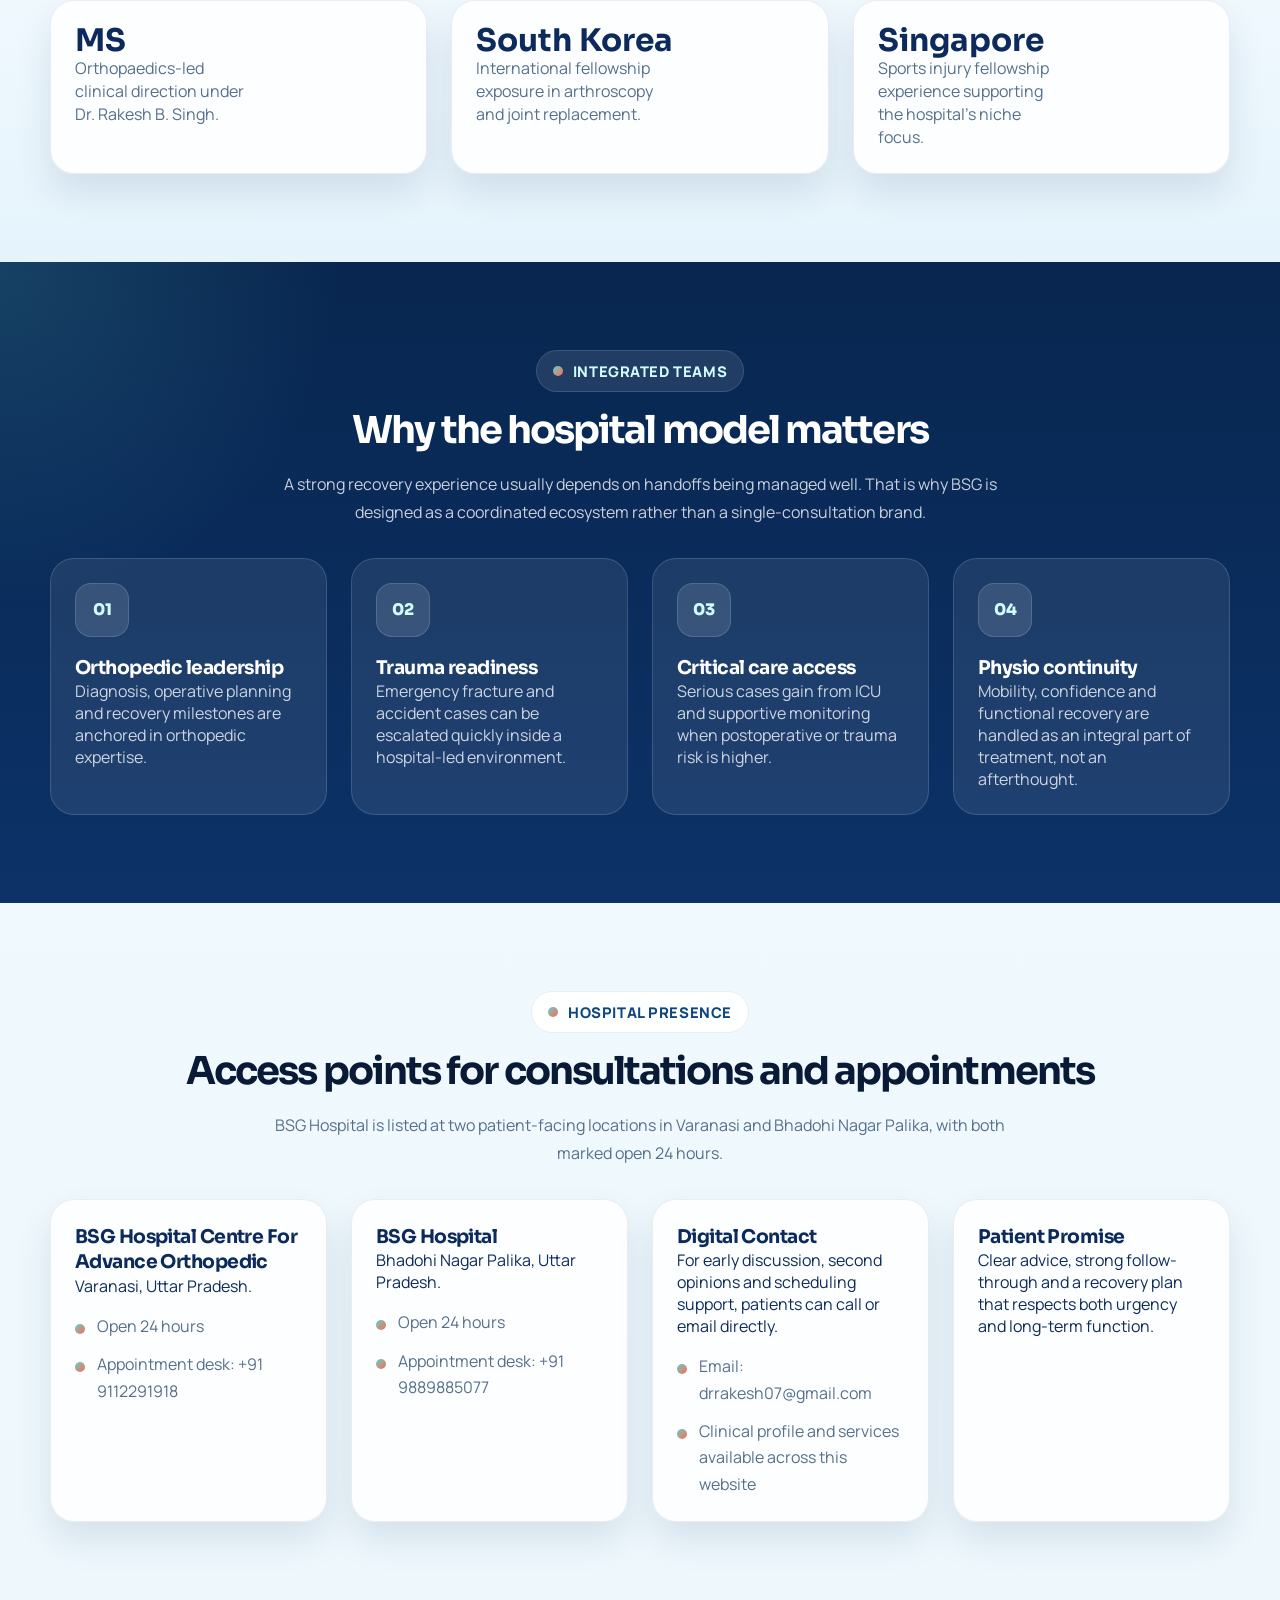
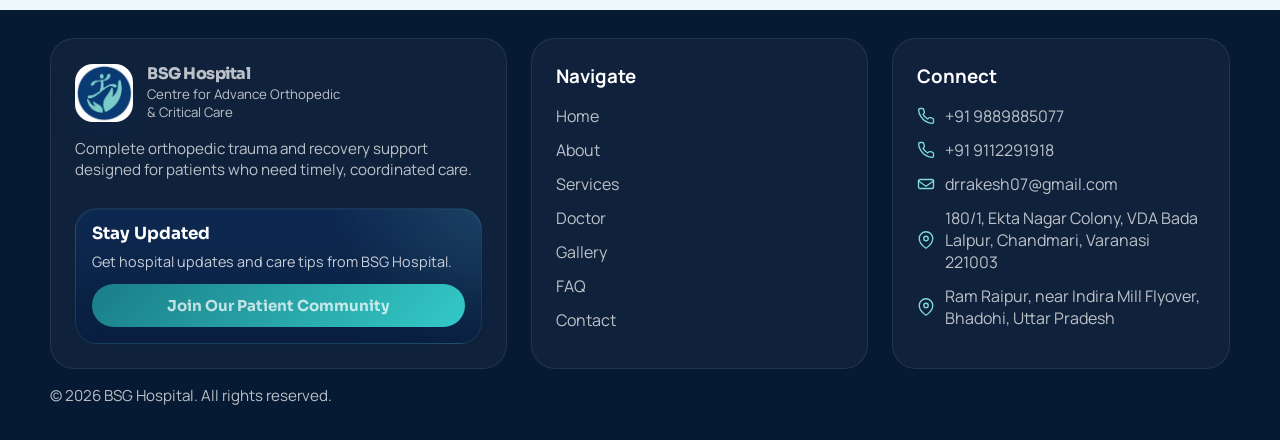
==== commit ea46d461: "commit" ====
--- a/about.html
+++ b/about.html
@@ -255,7 +255,7 @@
           <a class="footer-icon-link" href="tel:+919889885077"><span class="footer-link-icon" aria-hidden="true"><svg viewBox="0 0 24 24" fill="none"><path d="M22 16.92v3a2 2 0 0 1-2.18 2 19.8 19.8 0 0 1-8.63-3.07 19.5 19.5 0 0 1-6-6A19.8 19.8 0 0 1 2.12 4.18 2 2 0 0 1 4.11 2h3a2 2 0 0 1 2 1.72c.12.9.33 1.78.63 2.61a2 2 0 0 1-.45 2.11L8 9.91a16 16 0 0 0 6.09 6.09l1.47-1.29a2 2 0 0 1 2.11-.45c.83.3 1.71.51 2.61.63A2 2 0 0 1 22 16.92Z" stroke-width="1.8" stroke-linecap="round" stroke-linejoin="round"/></svg></span><span>+91 9889885077</span></a>
           <a class="footer-icon-link" href="tel:+919112291918"><span class="footer-link-icon" aria-hidden="true"><svg viewBox="0 0 24 24" fill="none"><path d="M22 16.92v3a2 2 0 0 1-2.18 2 19.8 19.8 0 0 1-8.63-3.07 19.5 19.5 0 0 1-6-6A19.8 19.8 0 0 1 2.12 4.18 2 2 0 0 1 4.11 2h3a2 2 0 0 1 2 1.72c.12.9.33 1.78.63 2.61a2 2 0 0 1-.45 2.11L8 9.91a16 16 0 0 0 6.09 6.09l1.47-1.29a2 2 0 0 1 2.11-.45c.83.3 1.71.51 2.61.63A2 2 0 0 1 22 16.92Z" stroke-width="1.8" stroke-linecap="round" stroke-linejoin="round"/></svg></span><span>+91 9112291918</span></a>
           <a class="footer-icon-link" href="mailto:drrakesh07@gmail.com"><span class="footer-link-icon" aria-hidden="true"><svg viewBox="0 0 24 24" fill="none"><path d="M4 6h16a2 2 0 0 1 2 2v8a2 2 0 0 1-2 2H4a2 2 0 0 1-2-2V8a2 2 0 0 1 2-2Z" stroke-width="1.8" stroke-linecap="round" stroke-linejoin="round"/><path d="m22 8-10 7L2 8" stroke-width="1.8" stroke-linecap="round" stroke-linejoin="round"/></svg></span><span>drrakesh07@gmail.com</span></a>
-          <a class="footer-icon-link" href="https://www.google.com/maps/search/?api=1&amp;query=BSG+HOSPITAL+Centre+For+Advance+Orthopedic,+Varanasi,+Uttar+Pradesh" target="_blank" rel="noopener"><span class="footer-link-icon" aria-hidden="true"><svg viewBox="0 0 24 24" fill="none"><path d="M21 10c0 7-9 13-9 13S3 17 3 10a9 9 0 1 1 18 0Z" stroke-width="1.8" stroke-linecap="round" stroke-linejoin="round"/><circle cx="12" cy="10" r="3" stroke-width="1.8"/></svg></span><span>21 Tagore Town Colony, Bhojubeer Tiraha, Varanasi, Uttar Pradesh</span></a>
+          <a class="footer-icon-link" href="https://www.google.com/maps/search/?api=1&amp;query=BSG+Hospital,+180%2F1+Ekta+Nagar+Colony,+Bada+Lalpur,+Chandmari,+Varanasi+221003" target="_blank" rel="noopener"><span class="footer-link-icon" aria-hidden="true"><svg viewBox="0 0 24 24" fill="none"><path d="M21 10c0 7-9 13-9 13S3 17 3 10a9 9 0 1 1 18 0Z" stroke-width="1.8" stroke-linecap="round" stroke-linejoin="round"/><circle cx="12" cy="10" r="3" stroke-width="1.8"/></svg></span><span>180/1, Ekta Nagar Colony, VDA Bada Lalpur, Chandmari, Varanasi 221003</span></a>
           <a class="footer-icon-link" href="https://www.google.com/maps/search/?api=1&amp;query=BSG+Hospital,+Bhadohi+Nagar+Palika,+Uttar+Pradesh" target="_blank" rel="noopener"><span class="footer-link-icon" aria-hidden="true"><svg viewBox="0 0 24 24" fill="none"><path d="M21 10c0 7-9 13-9 13S3 17 3 10a9 9 0 1 1 18 0Z" stroke-width="1.8" stroke-linecap="round" stroke-linejoin="round"/><circle cx="12" cy="10" r="3" stroke-width="1.8"/></svg></span><span>Ram Raipur, near Indira Mill Flyover, Bhadohi, Uttar Pradesh</span></a>
         </div>
       </div>
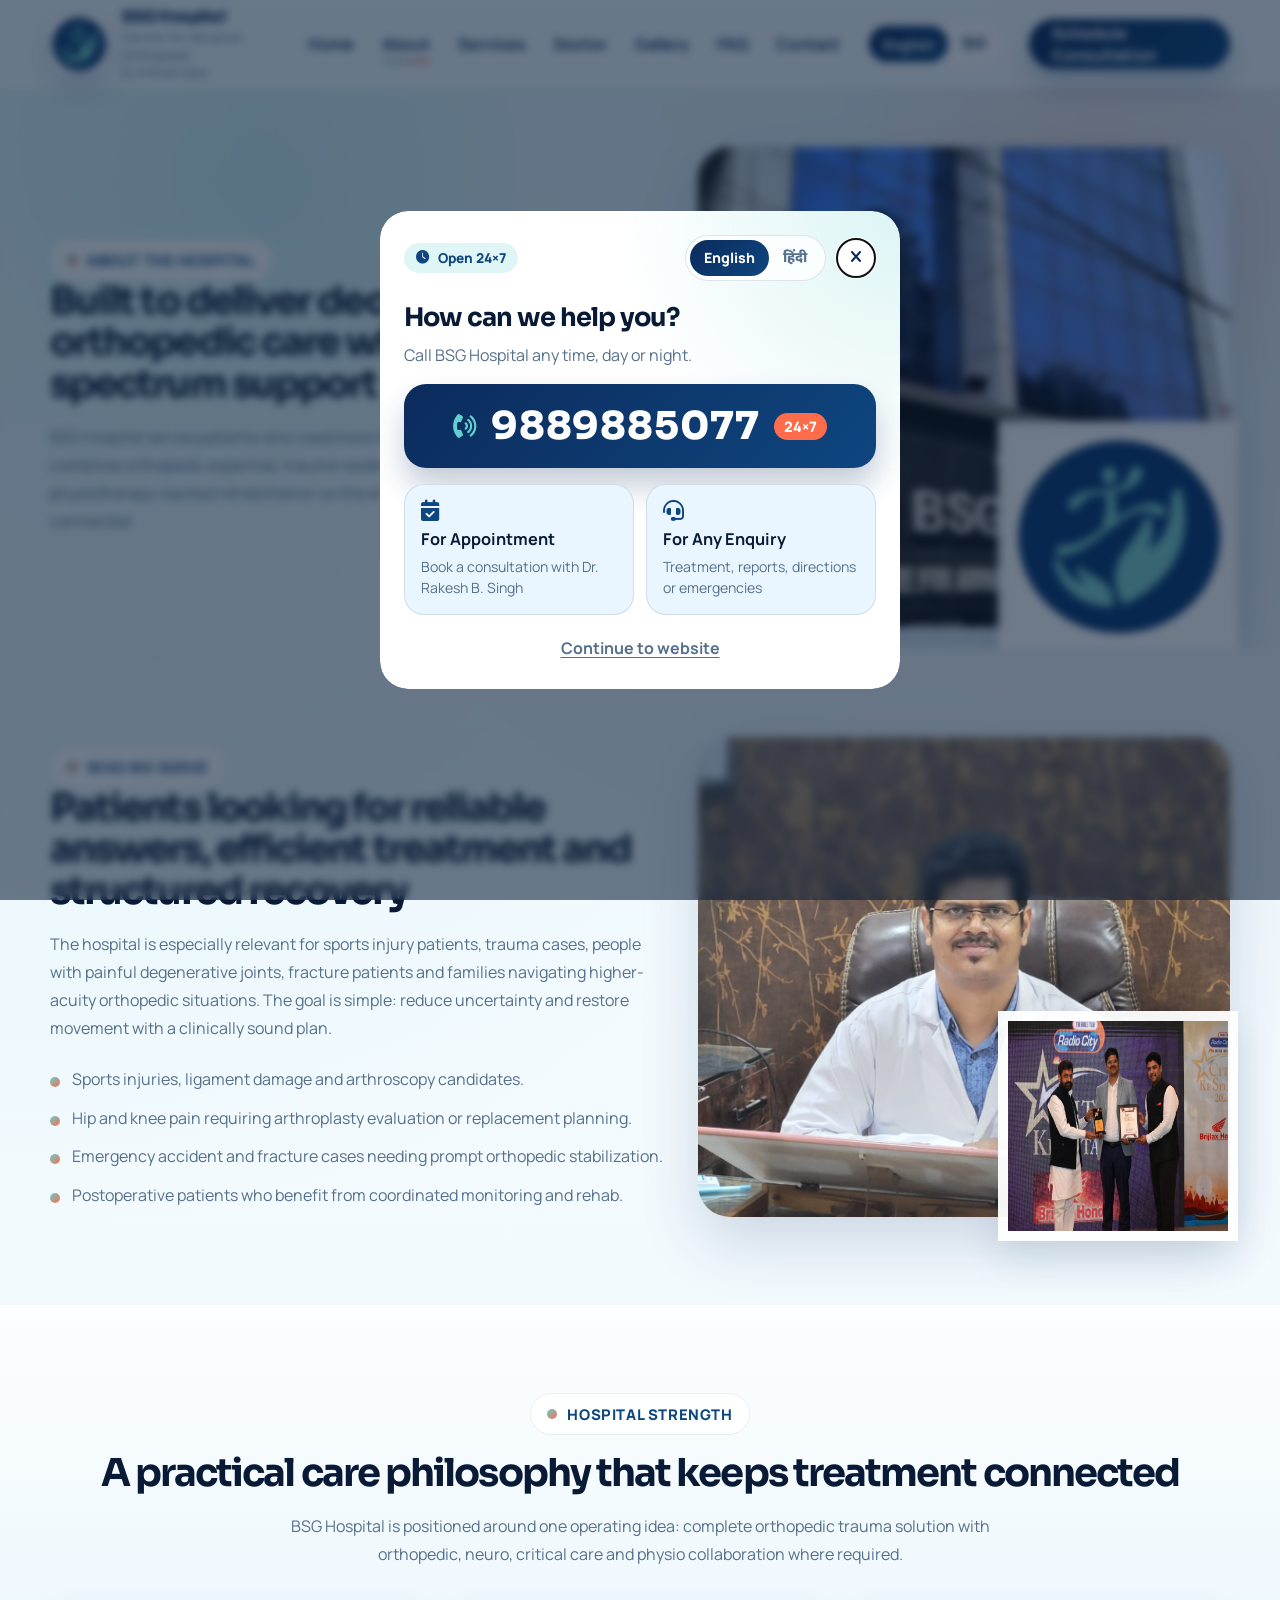
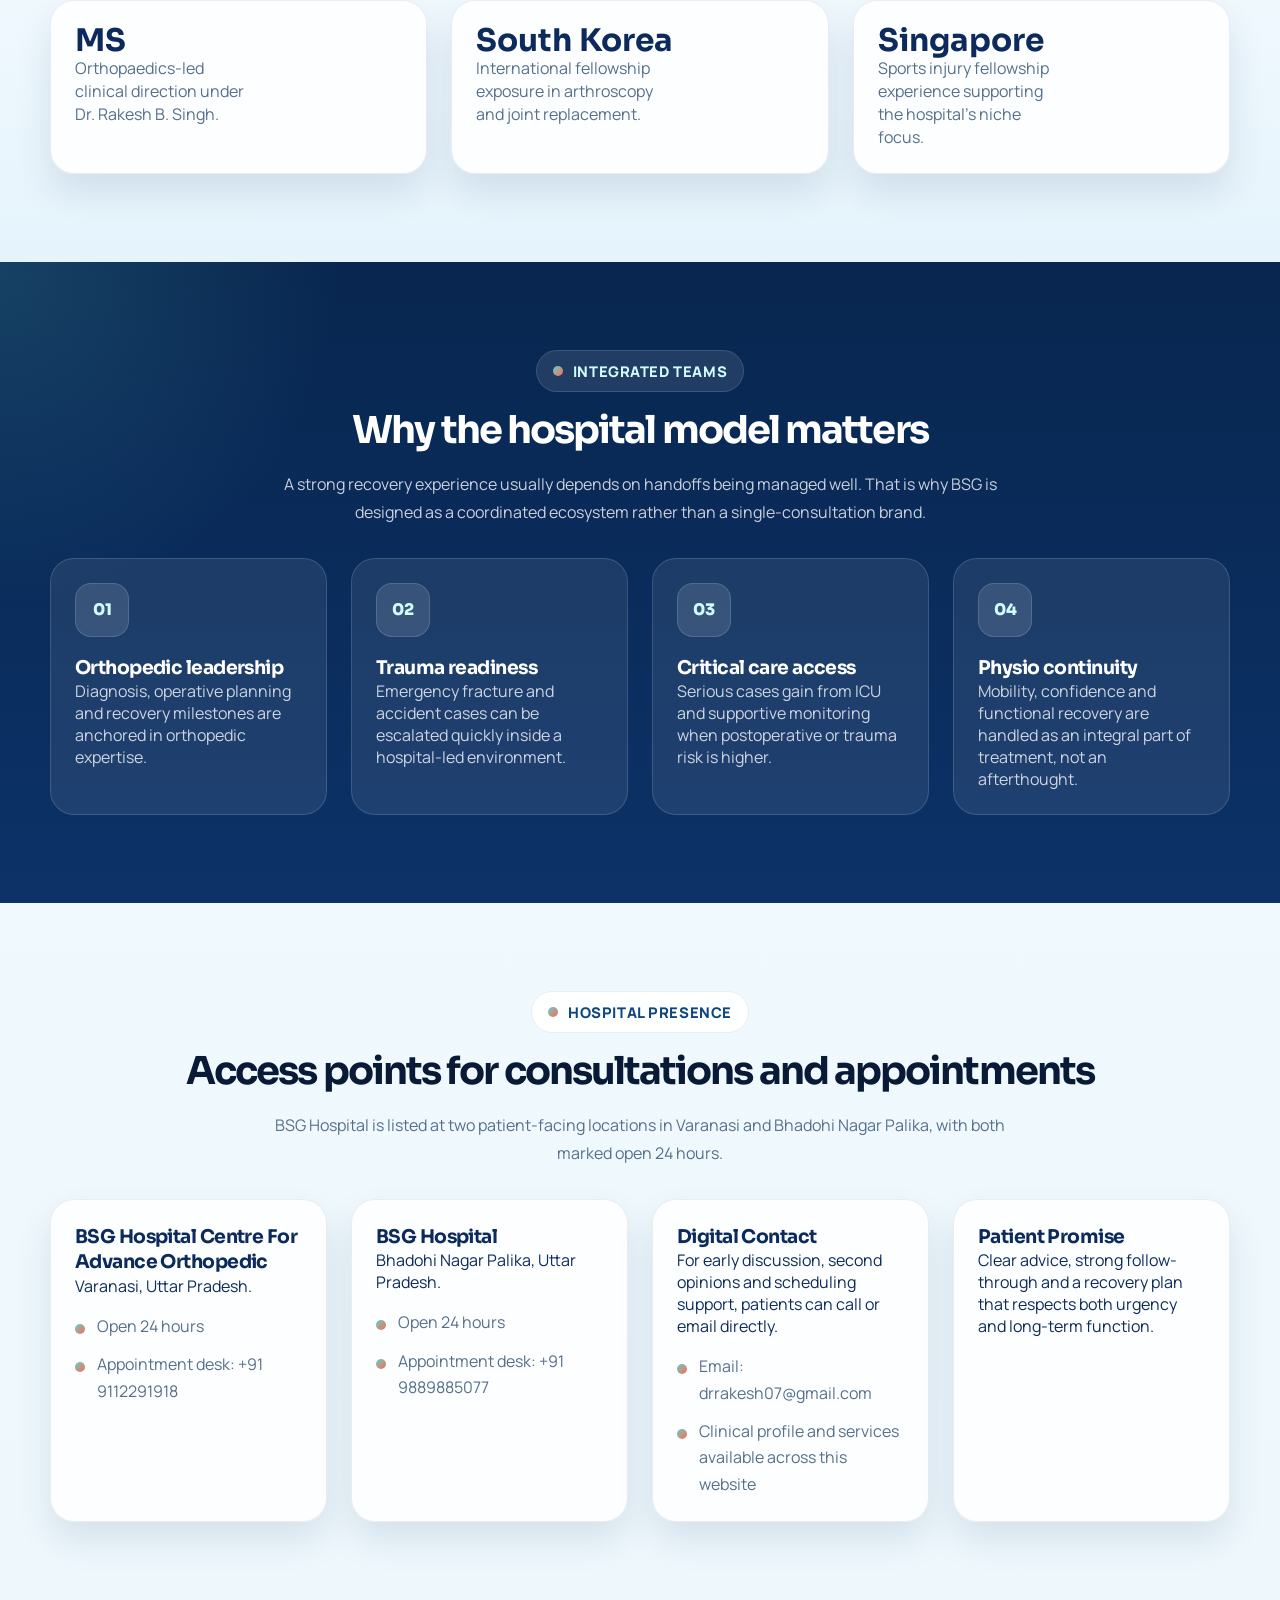
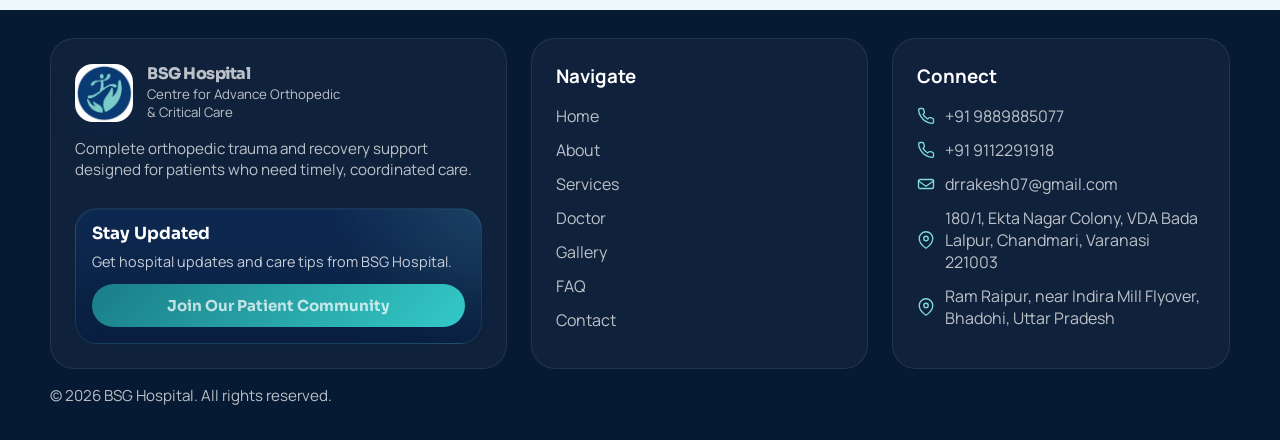
==== commit 3b21949f: "commit" ====
--- a/about.html
+++ b/about.html
@@ -264,5 +264,37 @@
       <p class="footer-note">© <span data-year></span> BSG Hospital. All rights reserved.</p>
     </div>
   </footer>
+  <dialog class="welcome-popup" aria-labelledby="welcomePopupTitle" data-welcome-popup>
+    <div class="welcome-popup-panel">
+      <div class="welcome-popup-top">
+        <span class="welcome-popup-badge"><i class="fa-solid fa-clock"></i>Open 24×7</span>
+        <div class="lang-switch" role="group" aria-label="Language">
+          <button type="button" data-lang="en" aria-pressed="true"><span class="lang-full">English</span><span class="lang-short">EN</span></button>
+          <button type="button" data-lang="hi" aria-pressed="false" lang="hi"><span class="lang-full">हिंदी</span><span class="lang-short">हिं</span></button>
+        </div>
+        <button class="welcome-popup-close" type="button" aria-label="Close" data-welcome-close autofocus><i class="fa-solid fa-xmark"></i></button>
+      </div>
+      <h2 class="welcome-popup-title" id="welcomePopupTitle">How can we help you?</h2>
+      <p class="welcome-popup-copy">Call BSG Hospital any time, day or night.</p>
+      <a class="welcome-popup-number" href="tel:+919889885077">
+        <i class="fa-solid fa-phone-volume"></i>
+        <span class="welcome-popup-digits">9889885077</span>
+        <span class="welcome-popup-hours">24×7</span>
+      </a>
+      <div class="welcome-popup-options">
+        <a class="welcome-popup-option" href="tel:+919889885077">
+          <i class="fa-solid fa-calendar-check"></i>
+          <strong>For Appointment</strong>
+          <span>Book a consultation with Dr. Rakesh B. Singh</span>
+        </a>
+        <a class="welcome-popup-option" href="tel:+919889885077">
+          <i class="fa-solid fa-headset"></i>
+          <strong>For Any Enquiry</strong>
+          <span>Treatment, reports, directions or emergencies</span>
+        </a>
+      </div>
+      <button class="welcome-popup-skip" type="button" data-welcome-close>Continue to website</button>
+    </div>
+  </dialog>
 </body>
 </html>
--- a/assets/css/main.css
+++ b/assets/css/main.css
@@ -1507,3 +1507,205 @@
     display: inline;
   }
 }
+
+/* Welcome popup: 24×7 helpline */
+.welcome-popup {
+  width: min(520px, calc(100% - 32px));
+  max-height: calc(100% - 32px);
+  padding: 0;
+  border: 0;
+  border-radius: 28px;
+  background: transparent;
+  color: var(--ink);
+  overflow: auto;
+}
+
+.welcome-popup::backdrop {
+  background: rgba(8, 26, 53, 0.58);
+  backdrop-filter: blur(4px);
+}
+
+.welcome-popup[open] {
+  animation: welcome-popup-in 0.3s ease;
+}
+
+@keyframes welcome-popup-in {
+  from {
+    opacity: 0;
+    transform: translateY(16px) scale(0.97);
+  }
+
+  to {
+    opacity: 1;
+    transform: none;
+  }
+}
+
+.welcome-popup-panel {
+  display: flex;
+  flex-direction: column;
+  gap: 16px;
+  padding: 24px;
+  border-radius: 28px;
+  background:
+    radial-gradient(circle at top right, rgba(99, 207, 208, 0.22), transparent 40%),
+    var(--surface);
+  box-shadow: var(--shadow-lg);
+}
+
+.welcome-popup-top {
+  display: flex;
+  align-items: center;
+  gap: 10px;
+}
+
+.welcome-popup-top .lang-switch {
+  order: 0;
+  margin-left: auto;
+}
+
+.welcome-popup-badge {
+  display: inline-flex;
+  align-items: center;
+  gap: 8px;
+  padding: 6px 12px;
+  border-radius: 999px;
+  background: rgba(39, 180, 182, 0.14);
+  color: var(--accent-deep);
+  font-size: 0.85rem;
+  font-weight: 800;
+}
+
+.welcome-popup-close {
+  display: inline-flex;
+  align-items: center;
+  justify-content: center;
+  flex-shrink: 0;
+  width: 40px;
+  height: 40px;
+  border: 1px solid var(--line);
+  border-radius: 999px;
+  background: var(--surface);
+  color: var(--ink);
+  font-size: 1.05rem;
+  cursor: pointer;
+}
+
+.welcome-popup-title {
+  margin: 4px 0 0;
+  font-family: "Sora", "Noto Sans Devanagari", sans-serif;
+  font-size: 1.6rem;
+  line-height: 1.25;
+  letter-spacing: -0.03em;
+  color: var(--ink-strong);
+}
+
+.welcome-popup-copy {
+  margin: -6px 0 0;
+  color: var(--muted);
+  line-height: 1.6;
+}
+
+.welcome-popup-number {
+  display: flex;
+  align-items: center;
+  justify-content: center;
+  flex-wrap: wrap;
+  gap: 10px 14px;
+  padding: 18px 20px;
+  border-radius: 22px;
+  background: linear-gradient(135deg, var(--ink), var(--accent-deep));
+  color: #fff;
+  box-shadow: 0 18px 30px rgba(12, 43, 92, 0.24);
+  transition: transform 0.25s ease;
+}
+
+.welcome-popup-number:hover {
+  transform: translateY(-2px);
+}
+
+.welcome-popup-number i {
+  font-size: 1.5rem;
+  color: var(--accent);
+}
+
+.welcome-popup-digits {
+  font-family: "Sora", sans-serif;
+  font-size: clamp(1.9rem, 7vw, 2.4rem);
+  font-weight: 800;
+  letter-spacing: 0.02em;
+}
+
+.welcome-popup-hours {
+  padding: 4px 10px;
+  border-radius: 999px;
+  background: var(--signal);
+  color: #fff;
+  font-size: 0.9rem;
+  font-weight: 800;
+}
+
+.welcome-popup-options {
+  display: grid;
+  grid-template-columns: repeat(2, minmax(0, 1fr));
+  gap: 12px;
+}
+
+.welcome-popup-option {
+  display: flex;
+  flex-direction: column;
+  gap: 6px;
+  padding: 16px;
+  border-radius: 20px;
+  border: 1px solid var(--line);
+  background: var(--surface-soft);
+  transition: border-color 0.2s ease, transform 0.2s ease;
+}
+
+.welcome-popup-option:hover {
+  border-color: var(--accent-strong);
+  transform: translateY(-2px);
+}
+
+.welcome-popup-option i {
+  font-size: 1.3rem;
+  color: var(--accent-deep);
+}
+
+.welcome-popup-option strong {
+  font-size: 1.02rem;
+  color: var(--ink-strong);
+}
+
+.welcome-popup-option span {
+  color: var(--muted);
+  font-size: 0.88rem;
+  line-height: 1.5;
+}
+
+.welcome-popup-skip {
+  align-self: center;
+  padding: 6px 12px;
+  border: 0;
+  background: transparent;
+  color: var(--muted);
+  font: inherit;
+  font-weight: 700;
+  text-decoration: underline;
+  text-underline-offset: 3px;
+  cursor: pointer;
+}
+
+@media (max-width: 480px) {
+  .welcome-popup-panel {
+    padding: 20px 16px;
+  }
+
+  .welcome-popup-title {
+    font-size: 1.35rem;
+  }
+
+  .welcome-popup-options {
+    grid-template-columns: 1fr;
+  }
+}
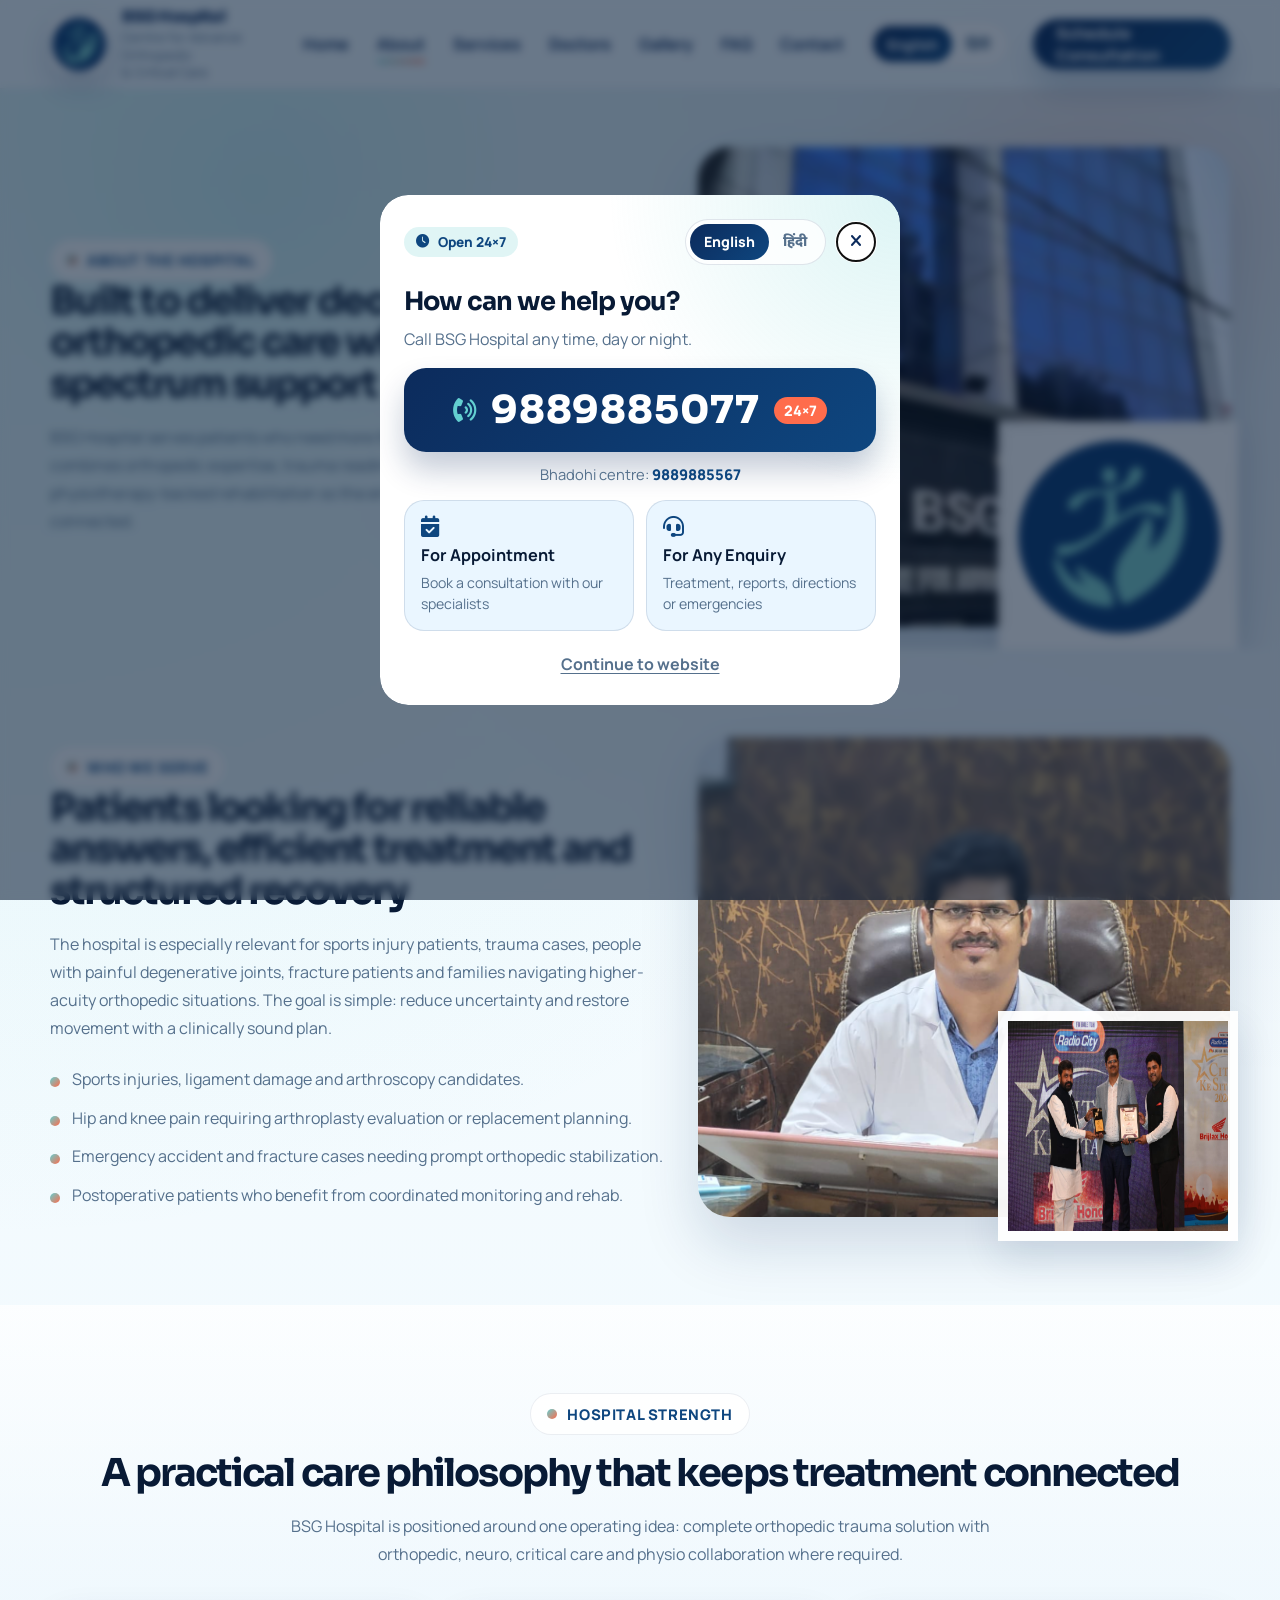
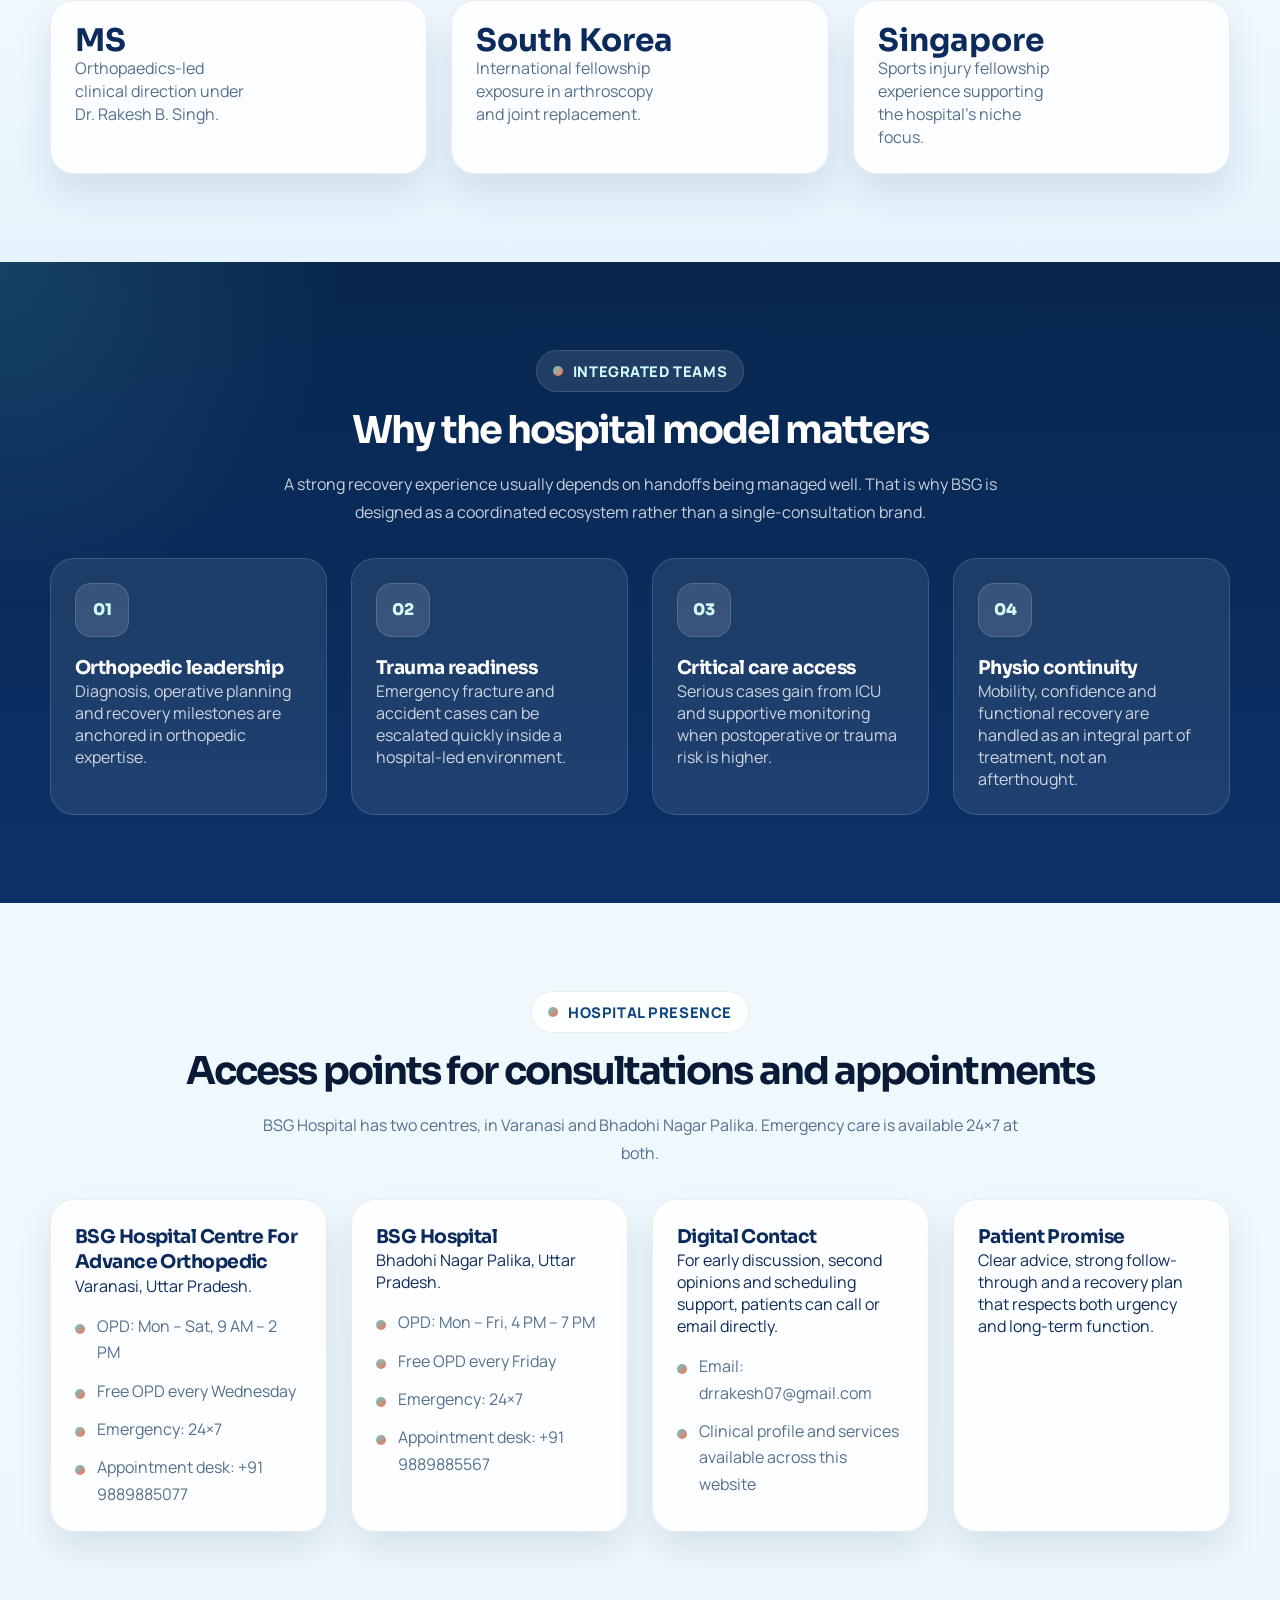
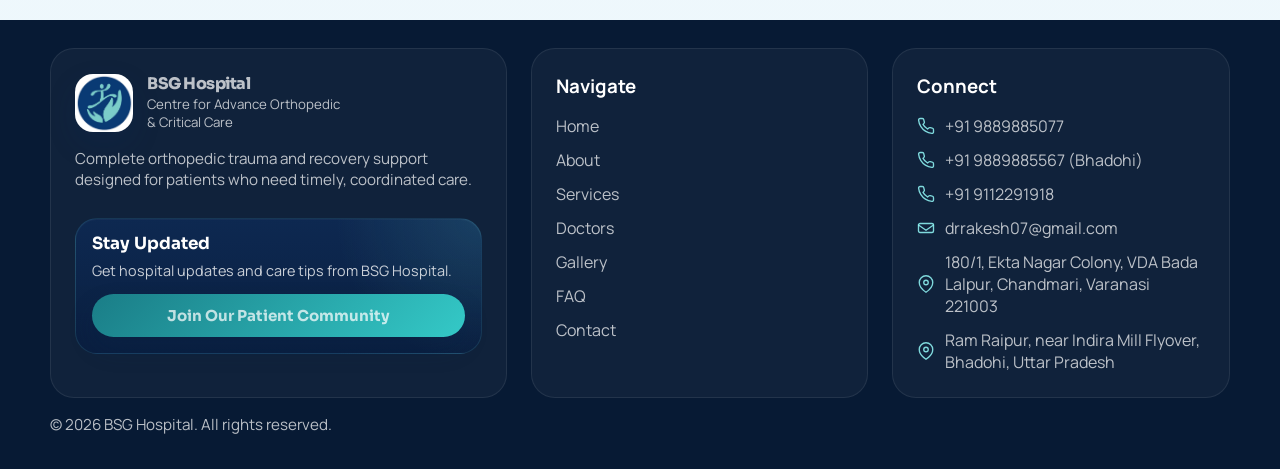
==== commit 8a5ef577: "commit" ====
--- a/about.html
+++ b/about.html
@@ -72,7 +72,7 @@
         <a href="index.html">Home</a>
         <a class="active" href="about.html">About</a>
         <a href="services.html">Services</a>
-        <a href="doctor-jyoti-mary.html">Doctor</a>
+        <a href="index.html#specialists">Doctors</a>
         <a href="Gallery.html">Gallery</a>
         <a href="faq.html">FAQ</a>
         <a href="contact.html">Contact</a>
@@ -184,23 +184,27 @@
         <div class="section-heading centered reveal">
           <span class="eyebrow">Hospital Presence</span>
           <h2 class="section-title">Access points for consultations and appointments</h2>
-          <p class="section-copy">BSG Hospital is listed at two patient-facing locations in Varanasi and Bhadohi Nagar Palika, with both marked open 24 hours.</p>
+          <p class="section-copy">BSG Hospital has two centres, in Varanasi and Bhadohi Nagar Palika. Emergency care is available 24×7 at both.</p>
         </div>
         <div class="location-grid">
           <article class="location-card reveal">
             <h3>BSG Hospital Centre For Advance Orthopedic</h3>
             <p>Varanasi, Uttar Pradesh.</p>
             <ul class="detail-list" style="margin-top:16px;">
-              <li>Open 24 hours</li>
-              <li>Appointment desk: +91 9112291918</li>
+              <li>OPD: Mon – Sat, 9 AM – 2 PM</li>
+              <li>Free OPD every Wednesday</li>
+              <li>Emergency: 24×7</li>
+              <li>Appointment desk: +91 9889885077</li>
             </ul>
           </article>
           <article class="location-card reveal">
             <h3>BSG Hospital</h3>
             <p>Bhadohi Nagar Palika, Uttar Pradesh.</p>
             <ul class="detail-list" style="margin-top:16px;">
-              <li>Open 24 hours</li>
-              <li>Appointment desk: +91 9889885077</li>
+              <li>OPD: Mon – Fri, 4 PM – 7 PM</li>
+              <li>Free OPD every Friday</li>
+              <li>Emergency: 24×7</li>
+              <li>Appointment desk: +91 9889885567</li>
             </ul>
           </article>
           <article class="location-card reveal">
@@ -243,7 +247,7 @@
           <a href="index.html">Home</a>
           <a href="about.html">About</a>
           <a href="services.html">Services</a>
-          <a href="doctor-jyoti-mary.html">Doctor</a>
+          <a href="index.html#specialists">Doctors</a>
           <a href="Gallery.html">Gallery</a>
           <a href="faq.html">FAQ</a>
           <a href="contact.html">Contact</a>
@@ -253,6 +257,7 @@
         <h3>Connect</h3>
         <div class="footer-links">
           <a class="footer-icon-link" href="tel:+919889885077"><span class="footer-link-icon" aria-hidden="true"><svg viewBox="0 0 24 24" fill="none"><path d="M22 16.92v3a2 2 0 0 1-2.18 2 19.8 19.8 0 0 1-8.63-3.07 19.5 19.5 0 0 1-6-6A19.8 19.8 0 0 1 2.12 4.18 2 2 0 0 1 4.11 2h3a2 2 0 0 1 2 1.72c.12.9.33 1.78.63 2.61a2 2 0 0 1-.45 2.11L8 9.91a16 16 0 0 0 6.09 6.09l1.47-1.29a2 2 0 0 1 2.11-.45c.83.3 1.71.51 2.61.63A2 2 0 0 1 22 16.92Z" stroke-width="1.8" stroke-linecap="round" stroke-linejoin="round"/></svg></span><span>+91 9889885077</span></a>
+          <a class="footer-icon-link" href="tel:+919889885567"><span class="footer-link-icon" aria-hidden="true"><svg viewBox="0 0 24 24" fill="none"><path d="M22 16.92v3a2 2 0 0 1-2.18 2 19.8 19.8 0 0 1-8.63-3.07 19.5 19.5 0 0 1-6-6A19.8 19.8 0 0 1 2.12 4.18 2 2 0 0 1 4.11 2h3a2 2 0 0 1 2 1.72c.12.9.33 1.78.63 2.61a2 2 0 0 1-.45 2.11L8 9.91a16 16 0 0 0 6.09 6.09l1.47-1.29a2 2 0 0 1 2.11-.45c.83.3 1.71.51 2.61.63A2 2 0 0 1 22 16.92Z" stroke-width="1.8" stroke-linecap="round" stroke-linejoin="round"/></svg></span><span>+91 9889885567 (Bhadohi)</span></a>
           <a class="footer-icon-link" href="tel:+919112291918"><span class="footer-link-icon" aria-hidden="true"><svg viewBox="0 0 24 24" fill="none"><path d="M22 16.92v3a2 2 0 0 1-2.18 2 19.8 19.8 0 0 1-8.63-3.07 19.5 19.5 0 0 1-6-6A19.8 19.8 0 0 1 2.12 4.18 2 2 0 0 1 4.11 2h3a2 2 0 0 1 2 1.72c.12.9.33 1.78.63 2.61a2 2 0 0 1-.45 2.11L8 9.91a16 16 0 0 0 6.09 6.09l1.47-1.29a2 2 0 0 1 2.11-.45c.83.3 1.71.51 2.61.63A2 2 0 0 1 22 16.92Z" stroke-width="1.8" stroke-linecap="round" stroke-linejoin="round"/></svg></span><span>+91 9112291918</span></a>
           <a class="footer-icon-link" href="mailto:drrakesh07@gmail.com"><span class="footer-link-icon" aria-hidden="true"><svg viewBox="0 0 24 24" fill="none"><path d="M4 6h16a2 2 0 0 1 2 2v8a2 2 0 0 1-2 2H4a2 2 0 0 1-2-2V8a2 2 0 0 1 2-2Z" stroke-width="1.8" stroke-linecap="round" stroke-linejoin="round"/><path d="m22 8-10 7L2 8" stroke-width="1.8" stroke-linecap="round" stroke-linejoin="round"/></svg></span><span>drrakesh07@gmail.com</span></a>
           <a class="footer-icon-link" href="https://www.google.com/maps/search/?api=1&amp;query=BSG+Hospital,+180%2F1+Ekta+Nagar+Colony,+Bada+Lalpur,+Chandmari,+Varanasi+221003" target="_blank" rel="noopener"><span class="footer-link-icon" aria-hidden="true"><svg viewBox="0 0 24 24" fill="none"><path d="M21 10c0 7-9 13-9 13S3 17 3 10a9 9 0 1 1 18 0Z" stroke-width="1.8" stroke-linecap="round" stroke-linejoin="round"/><circle cx="12" cy="10" r="3" stroke-width="1.8"/></svg></span><span>180/1, Ekta Nagar Colony, VDA Bada Lalpur, Chandmari, Varanasi 221003</span></a>
@@ -281,11 +286,12 @@
         <span class="welcome-popup-digits">9889885077</span>
         <span class="welcome-popup-hours">24×7</span>
       </a>
+      <p class="welcome-popup-alt">Bhadohi centre: <a href="tel:+919889885567">9889885567</a></p>
       <div class="welcome-popup-options">
         <a class="welcome-popup-option" href="tel:+919889885077">
           <i class="fa-solid fa-calendar-check"></i>
           <strong>For Appointment</strong>
-          <span>Book a consultation with Dr. Rakesh B. Singh</span>
+          <span>Book a consultation with our specialists</span>
         </a>
         <a class="welcome-popup-option" href="tel:+919889885077">
           <i class="fa-solid fa-headset"></i>
--- a/assets/css/main.css
+++ b/assets/css/main.css
@@ -1709,3 +1709,180 @@
     grid-template-columns: 1fr;
   }
 }
+
+/* Specialists (doctor team) */
+.specialist-grid {
+  display: flex;
+  flex-wrap: wrap;
+  justify-content: center;
+  gap: 40px 64px;
+  margin-top: 44px;
+}
+
+.specialist-card {
+  display: flex;
+  flex-direction: column;
+  align-items: center;
+  gap: 6px;
+  width: 260px;
+  text-align: center;
+}
+
+.specialist-photo {
+  width: 188px;
+  height: 188px;
+  margin-bottom: 14px;
+  padding: 8px;
+  border-radius: 50%;
+  border: 2px dashed rgba(23, 128, 127, 0.5);
+  transition: border-color 0.25s ease, transform 0.25s ease;
+}
+
+.specialist-photo img {
+  width: 100%;
+  height: 100%;
+  border-radius: 50%;
+  object-fit: cover;
+  object-position: center 18%;
+  background: var(--surface-soft);
+}
+
+.specialist-card:hover .specialist-photo {
+  border-color: var(--accent-strong);
+  transform: translateY(-4px);
+}
+
+.specialist-name {
+  margin: 0;
+  font-family: "Sora", "Noto Sans Devanagari", sans-serif;
+  font-size: 1.12rem;
+  color: var(--ink-strong);
+}
+
+.specialist-role {
+  color: #17807f;
+  font-size: 0.92rem;
+  font-weight: 800;
+  line-height: 1.45;
+}
+
+.specialist-meta {
+  color: var(--muted);
+  font-size: 0.86rem;
+  line-height: 1.55;
+}
+
+.specialist-link {
+  display: inline-flex;
+  align-items: center;
+  gap: 8px;
+  margin-top: 8px;
+  color: var(--accent-deep);
+  font-size: 0.9rem;
+  font-weight: 800;
+}
+
+.specialist-link:hover {
+  text-decoration: underline;
+  text-underline-offset: 3px;
+}
+
+.title-accent {
+  background: linear-gradient(90deg, var(--accent-deep), #17807f);
+  -webkit-background-clip: text;
+  background-clip: text;
+  color: transparent;
+}
+
+/* OPD timings */
+.opd-card-head {
+  display: flex;
+  align-items: center;
+  gap: 14px;
+}
+
+.opd-card-head i {
+  display: inline-flex;
+  align-items: center;
+  justify-content: center;
+  flex-shrink: 0;
+  width: 46px;
+  height: 46px;
+  border-radius: 14px;
+  background: rgba(39, 180, 182, 0.14);
+  color: var(--accent-deep);
+  font-size: 1.1rem;
+}
+
+.opd-card-head h3 {
+  margin: 0;
+}
+
+.opd-card-head span {
+  color: var(--muted);
+  font-size: 0.9rem;
+}
+
+.opd-list {
+  display: grid;
+  margin: 18px 0 20px;
+  padding: 0;
+}
+
+.opd-list li {
+  display: flex;
+  align-items: center;
+  justify-content: space-between;
+  gap: 16px;
+  padding: 13px 0;
+  border-bottom: 1px dashed var(--line);
+}
+
+.opd-list li:last-child {
+  border-bottom: 0;
+}
+
+.opd-list span {
+  color: var(--muted);
+  font-weight: 600;
+}
+
+.opd-list strong {
+  color: var(--ink-strong);
+  font-size: 1rem;
+  text-align: right;
+}
+
+.opd-list .is-free strong {
+  padding: 3px 12px;
+  border-radius: 999px;
+  background: rgba(23, 128, 127, 0.12);
+  color: #17807f;
+}
+
+.opd-list .is-closed strong {
+  color: #c2412a;
+}
+
+.opd-list .is-emergency strong {
+  padding: 3px 12px;
+  border-radius: 999px;
+  background: var(--signal);
+  color: #fff;
+}
+
+.opd-card .btn {
+  width: 100%;
+}
+
+.welcome-popup-alt {
+  margin: -4px 0 0;
+  text-align: center;
+  color: var(--muted);
+  font-size: 0.92rem;
+}
+
+.welcome-popup-alt a {
+  color: var(--accent-deep);
+  font-weight: 800;
+}
